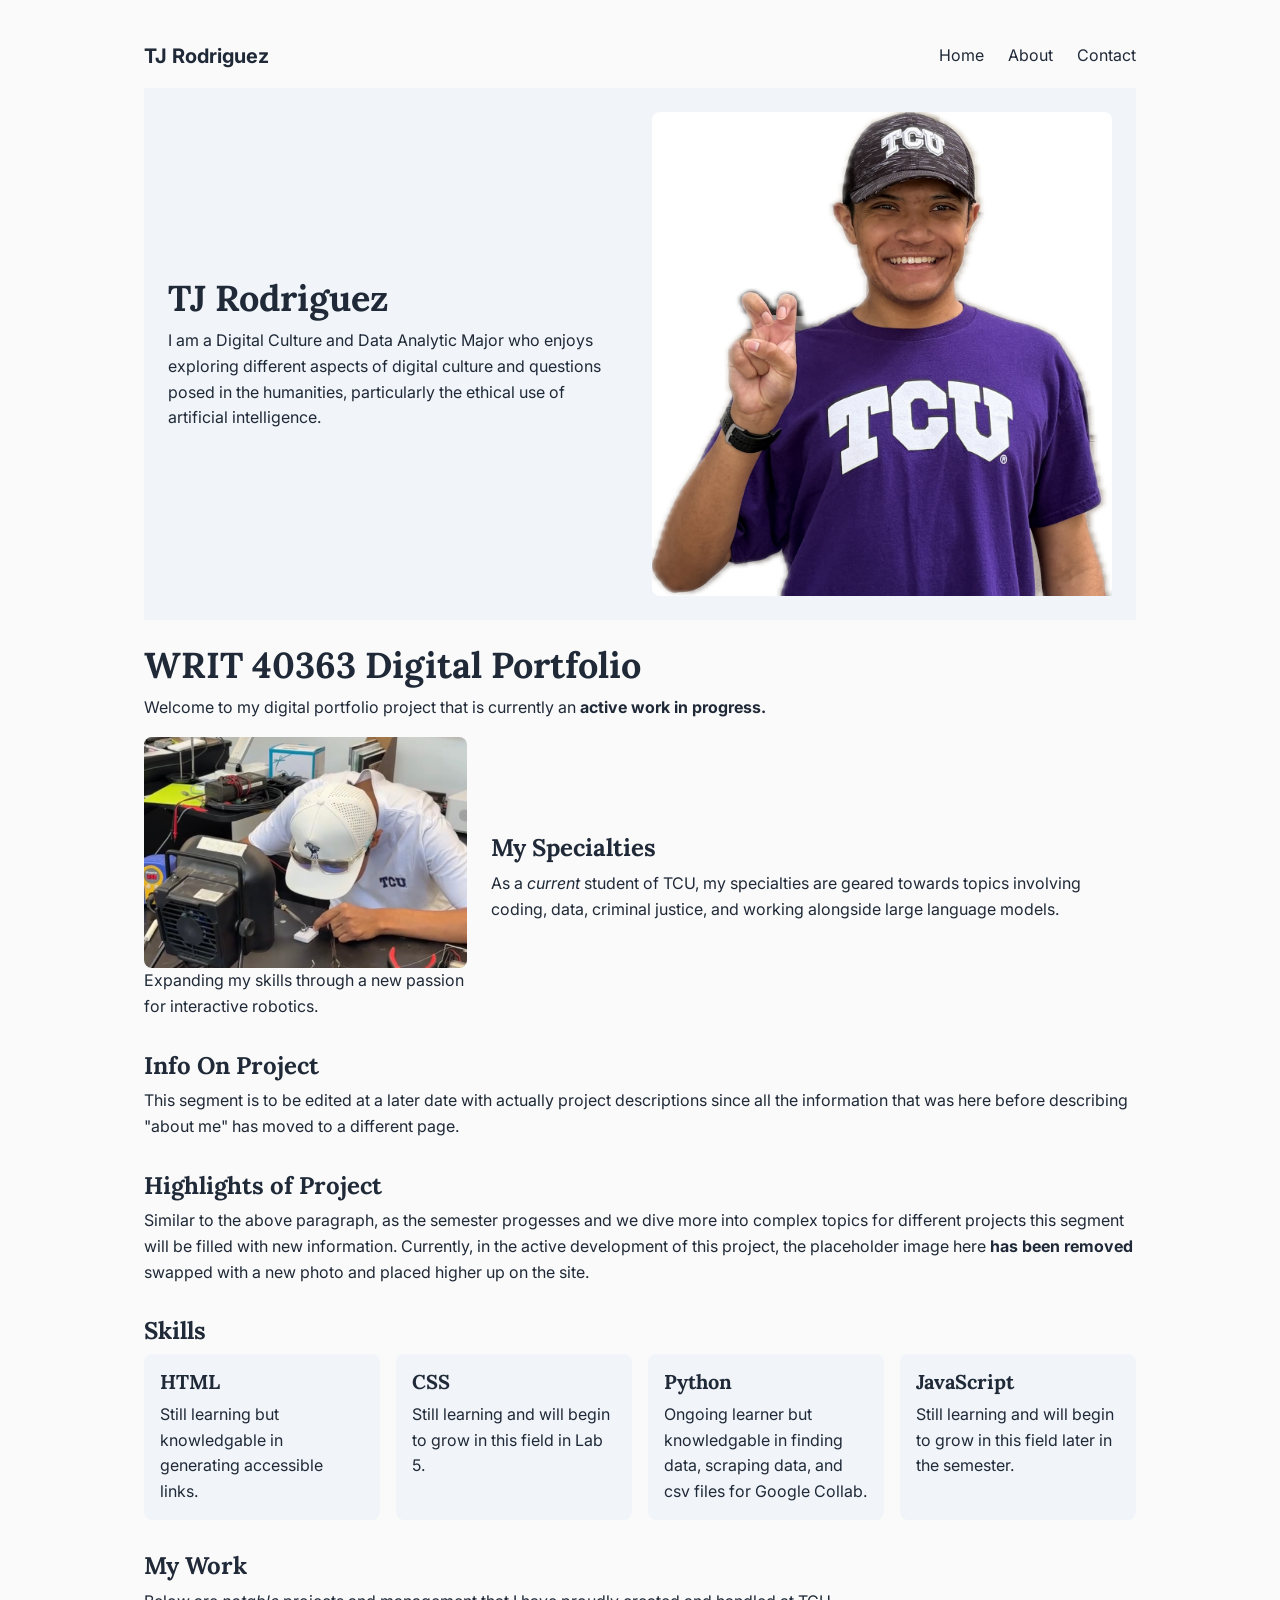
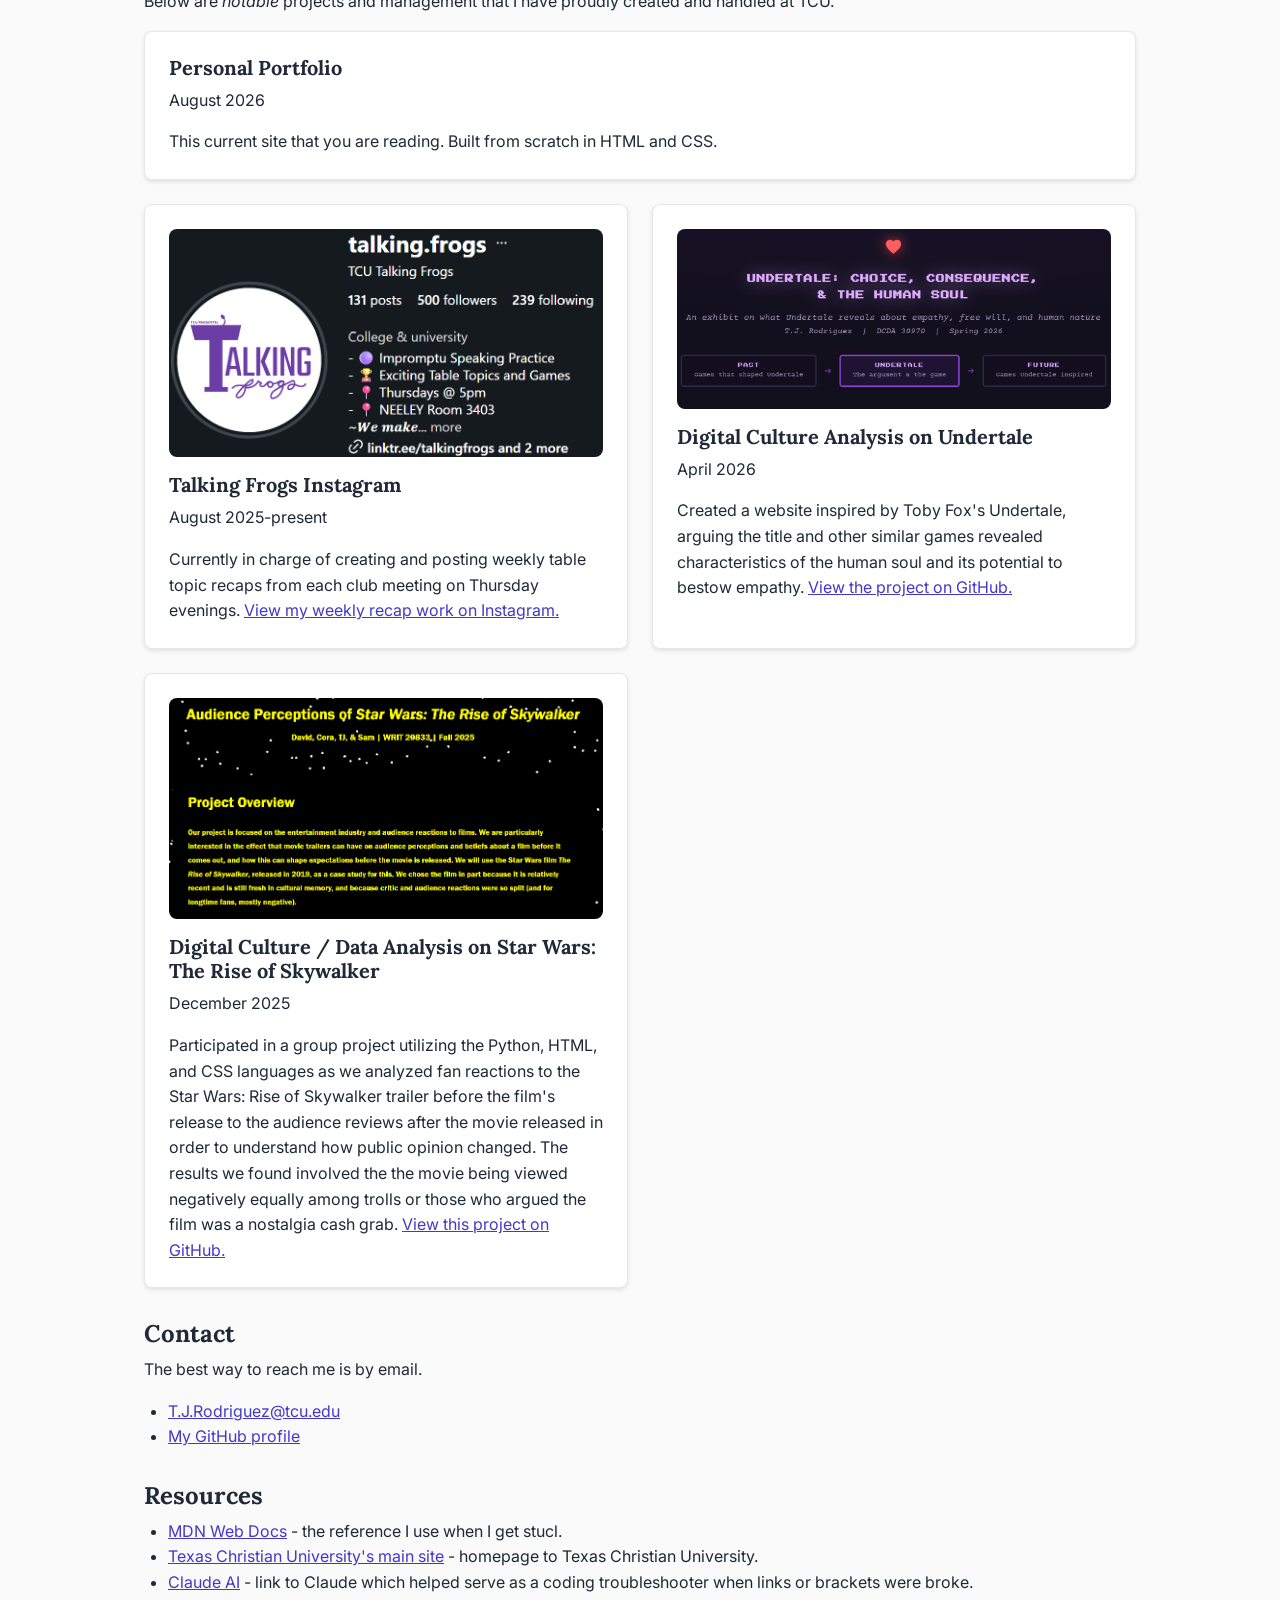
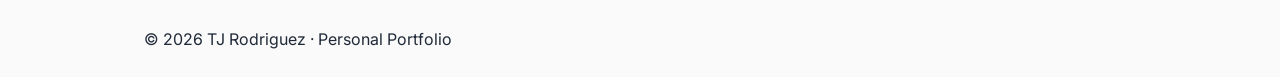
==== index.html @ dce6dc8e "Markup Service Lab 10.5 Update Ran my files through the markup service lab and needed to change a fe" ====
<!DOCTYPE html>
<html lang="en">

<head>
    <meta charset="UTF-8">
    <meta name="viewport" content="width=device-width, initial-scale=1.0">
    <title>Portfolio Home</title>
    <link rel="stylesheet" href="css/styles.css">
</head>

<body>


    <nav class="nav-container">
        <a href="index.html" class="logo">TJ Rodriguez</a>
        <div class="nav-links">
            <a href="index.html">Home</a>
            <a href="about.html">About</a>
            <a href="index.html#contact">Contact</a>
        </div>
    </nav>

    <header>
        <div class="header-text">
            <h1>TJ Rodriguez</h1>
            <p>I am a Digital Culture and Data Analytic Major who enjoys exploring different aspects of digital culture
                and questions posed in the humanities, particularly the ethical use of artificial intelligence.</p>
        </div>
        <div class="header-pic">
            <img src="images/school-spirit-pose-2026.PNG" alt="Photo of my TCU spirited character.">
        </div>
    </header>

    <h1>WRIT 40363 Digital Portfolio</h1>
    <p>Welcome to my digital portfolio project that is currently an <strong>active work in progress.</strong></p>

    <main>
        <section class="about">
            <figure class="about-image">
                <img src="images/robotics-work-station.jpg" alt="A workdesk featuring me using a soldering iron.">
                <figcaption>Expanding my skills through a new passion for interactive robotics.</figcaption>
            </figure>
            <div class="about-text">
                <h2 id="about">My Specialties</h2>
                <p>As a <em>current</em> student of TCU, my specialties are geared towards topics involving coding,
                    data, criminal justice, and working alongside large language models.</p>
            </div>
        </section>

        <section>
            <h2>Info On Project</h2>
            <p>This segment is to be edited at a later date with actually project descriptions since all the information
                that was here before describing "about me" has moved to a different page.</p>
        </section>

        <section>
            <h2>Highlights of Project</h2>
            <p>Similar to the above paragraph, as the semester progesses and we dive more into complex topics for
                different projects this segment will be filled with new information. Currently, in the active
                development of this project, the placeholder image here <strong>has been removed</strong> swapped with a
                new photo and placed higher up on the site.</p>
        </section>

        <section id="skills">
            <h2>Skills</h2>
            <ul class="skills-grid">
                <li class="skill-card">
                    <h3>HTML</h3>
                    <p>Still learning but knowledgable in generating accessible links.</p>
                </li>
                <li class="skill-card">
                    <h3>CSS</h3>
                    <p>Still learning and will begin to grow in this field in Lab 5.</p>
                </li>
                <li class="skill-card">
                    <h3>Python</h3>
                    <p>Ongoing learner but knowledgable in finding data, scraping data, and csv files for Google Collab.
                    </p>
                </li>
                <li class="skill-card">
                    <h3>JavaScript</h3>
                    <p>Still learning and will begin to grow in this field later in the semester.</p>
                </li>
            </ul>
        </section>

        <section id="projects">
            <h2>My Work</h2>
             <p>Below are <em>notable</em> projects and management that I have proudly created and handled at TCU.</p>
            <ul class="project-list">
                <li class="project-card featured">
                    <h3>Personal Portfolio</h3>
                    <p><time datetime="2026-08">August 2026</time></p>
                    <p>This current site that you are reading. Built from scratch in HTML and CSS.</p>
                </li>
                <li class="project-card">
                    <img src="images/talking-frogs-insta-snap.png" alt="Screenshot of Talking Frogs' Instagram page.">
                    <h3>Talking Frogs Instagram</h3>
                    <p><time datetime="2025-08">August 2025-present</time></p>
                    <p>Currently in charge of creating and posting weekly table topic recaps from each club meeting on Thursday evenings. <a href="https://www.instagram.com/talking.frogs?utm_source=ig_web_button_share_sheet&stkn=ZDNlZDc0MzIxNw==" target="_blank" 
                        rel="noopener">View my weekly recap work on Instagram.</a></p>
                </li>
                <li class="project-card">
                    <img src="images/undertale-project.png" alt="Screenshot of the homepage for my Undertale web project with a dark purple background and text.">
                    <h3>Digital Culture Analysis on Undertale</h3>
                    <p><time datetime="2026-04">April 2026</time></p>
                    <p>Created a website inspired by Toby Fox's Undertale, arguing the title and other similar games
                        revealed characteristics of the human soul and its potential to bestow empathy. <a
                            href="https://tjrod28.github.io/undertale_final_exhibit_project/" target="_blank"
                            rel="noopener">View the project on GitHub.</a></p>
                </li>
                <li class="project-card">
                    <img src="images/star-wars-ros-project.png" alt="Screenshot of the homepage for Star Wars group project with space themed text.">
                    <h3>Digital Culture / Data Analysis on Star Wars: The Rise of Skywalker</h3>
                    <p><time datetime="2025-12">December 2025</time></p>
                    <p>Participated in a group project utilizing the Python, HTML, and CSS languages as we analyzed fan
                        reactions to the Star Wars: Rise of Skywalker trailer before the film's release to the audience
                        reviews after the movie released in order to understand how public opinion changed. The results
                        we found involved the the movie being viewed negatively equally among trolls or those who argued
                        the film was a nostalgia cash grab. <a href="https://coravany04.github.io/coding-project/"
                            target="_blank" rel="noopener">View this project on GitHub.</a></p>
                </li>
            </ul>
        </section>

        <section id="contact">
            <h2>Contact</h2>
            <p>The best way to reach me is by email.</p>
            <ul>
                <li><a href="mailto:T.J.Rodriguez@tcu.edu">T.J.Rodriguez@tcu.edu</a></li>
                <li><a href="https://github.com/TJRod28" target="_blank" rel="noopener">My GitHub profile</a></li>
            </ul>
        </section>

    </main>

    <aside id="resources">
        <h2>Resources</h2>
        <ul>
            <li><a href="https://developer.mozilla.org/" target="_blank" rel="noopener">MDN Web Docs</a> - the reference
                I use when I get stucl.</li>
            <li><a href="https://www.tcu.edu/" target="_blank" rel="noopener">Texas Christian University's main site</a>
                - homepage to Texas Christian University.</li>
            <li><a href="https://claude.ai/" target="_blank" rel="noopener">Claude AI</a> - link to Claude which helped
                serve as a coding troubleshooter when links or brackets were broke.</li>
        </ul>
    </aside>

    <footer>
        <p>&copy; 2026 TJ Rodriguez &middot; Personal Portfolio</p>
    </footer>

</body>

</html>
---- css/styles.css ----
@import url('https://fonts.googleapis.com/css2?family=Inter:wght@400;600&family=Lora:wght@400;700&display=swap');

/* ==========================
   1. RESET
   ========================== */
*,
*::before,
*::after {
    box-sizing: border-box;
    margin: 0;
    padding: 0;
}

img {
    max-width: 100%;
    height: auto;
    display: block;
}

/* ==========================
   2. DESIGN TOKENS
   ========================== */
   
   :root {
    /* Color */
    --color-bg: #fafafa;
    --color-surface: #ffffff;
    --color-text: #1f2937;
    --color-muted: #4b5563;
    --color-accent: #4338ca;

    /* Spacing - a modular scale */
    --space-sm: 0.5rem;
    --space-md: 1rem;
    --space-lg: 1.5rem;
    --space-xl: 2rem;

    /* Typography */
    --text-base: 1rem;
    --text-h3: 1.25rem;
    --text-h2: 1.5rem;
    --text-h1: 2.25rem;
    --leading-body: 1.6;
    --leading-heading: 1.2;

    /* Layout */
    --page-width: 64rem;
    --reading-width: 70ch;

    /* existing tokens */
    --font-stack: 'Inter', system-ui, -apple-system, sans-serif;
    --font-serif: 'Lora', Georgia, serif;
    --color-surface-alt: #f1f5f9;
    --radius-md: 8px;
    --color-border: #e5e7eb;
    --shadow-sm: 0 2px 4px rgba(0, 0, 0, 0.1);
}

/* ==========================
   3. BASE ELEMENT STYLES
   ========================== */
   
   body {
    font-family: var(--font-stack);
    /* existing Lab 05 declarations */
    background-color: var(--color-bg);
    color: var(--color-text);
    font-size: var(--text-base);
    line-height: var(--leading-body);
   }

   h1 { font-size: var(--text-h1); line-height: var(--leading-heading); }
   h2 { font-size: var(--text-h2); line-height: var(--leading-heading); }
   h3 { font-size: var(--text-h3); line-height: var(--leading-heading); }

   h1, h2, h3 { font-family: var(--font-serif);
      line-height: var(--leading-heading);
      margin-bottom: var(--space-sm); }

   p { margin-bottom: var(--space-md); }
   p:last-child { margin-bottom: 0; }

   a { color: var(--color-accent); }
   ul { padding-left: var(--space-lg); }

   a:focus-visible {
    outline: 2px solid var(--color-accent);
    outline-offset: 2px;
}
/* ==========================
   4. LAYOUT
   Breakpoints used in this file:
     768px  — tablet and larger
   (CSS variables cannot be used inside @media conditions,
    so breakpoints are documented here instead of tokenized.)
   ========================== */
   
   body {
    max-width: var(--page-width);
    margin: 0 auto;
    padding: var(--space-lg) var(--space-md);
   }

   header {
      display: flex;
      align-items: center;
      gap: var(--space-lg);
      padding: var(--space-lg);
      background-color: var(--color-surface-alt);
      margin-bottom: var(--space-lg);
      flex-wrap: wrap;
   }
   .header-text { flex: 1; min-width: 16rem; }
   .header-pic {
      flex: 1;
      background-color: var(--color-surface);
      min-height: 18rem;
      border-radius: var(--radius-md);
      display: flex;
      align-items: center;
      justify-content: center;
      color: var(--color-muted);
      min-width: 16rem;
   }

   nav {
      padding: var(--space-md) 0;
   }
   nav a {
    color: var(--color-text);
    text-decoration: none;
    transition: color 0.2s;
}
   nav a:hover { color: var(--color-accent); }

   section, aside { margin-bottom: var(--space-xl); }

   .skills-grid {
    list-style: none;
    padding-left: 0;
    display: grid;
    grid-template-columns: repeat(auto-fit, minmax(12rem, 1fr));
    gap: var(--space-md);
}
.skill-card {
    padding: var(--space-md);
    background-color: var(--color-surface-alt);
    border-radius: var(--radius-md);
}

.about {
   display: flex;
   flex-wrap: wrap;
   align-items: center;
   gap: var(--space-lg);
}
.about-image { flex: 1; min-width: 16rem; }
.about-image img { width: 100%; border-radius: var(--radius-md); }
.about-text { flex: 2; min-width: 16rem; max-width: var(--reading-width); }

   .project-list {
    list-style: none;
    padding-left: 0;
    display: grid;
    grid-template-columns: 1fr;
    gap: var(--space-lg);
}
@media (min-width: 768px) {
    .project-list { grid-template-columns: 1fr 1fr; }
    .project-card.featured { grid-column: span 2; }
}
   .project-card {
      padding: var(--space-lg);
      background-color: var(--color-surface);
      border: 1px solid var(--color-border);
      border-radius: var(--radius-md);
      box-shadow: var(--shadow-sm);
   }

/* ==========================
   New code that works with shaping images in project boxes
   ========================== */
   .project-card img {
      width: 100%;
      height: auto;
      border-radius: var(--radius-md);
      margin-bottom: var(--space-md);
   }

.nav-container {
   display: flex;
   justify-content: space-between;
   align-items: center;
   flex-wrap: wrap;
   gap: var(--space-md);
}
.nav-links { display: flex; gap: var(--space-lg); }
.logo {
   font-size: var(--text-h3);
   font-weight: bold;
   color: var(--color-text);
   text-decoration: none;
}
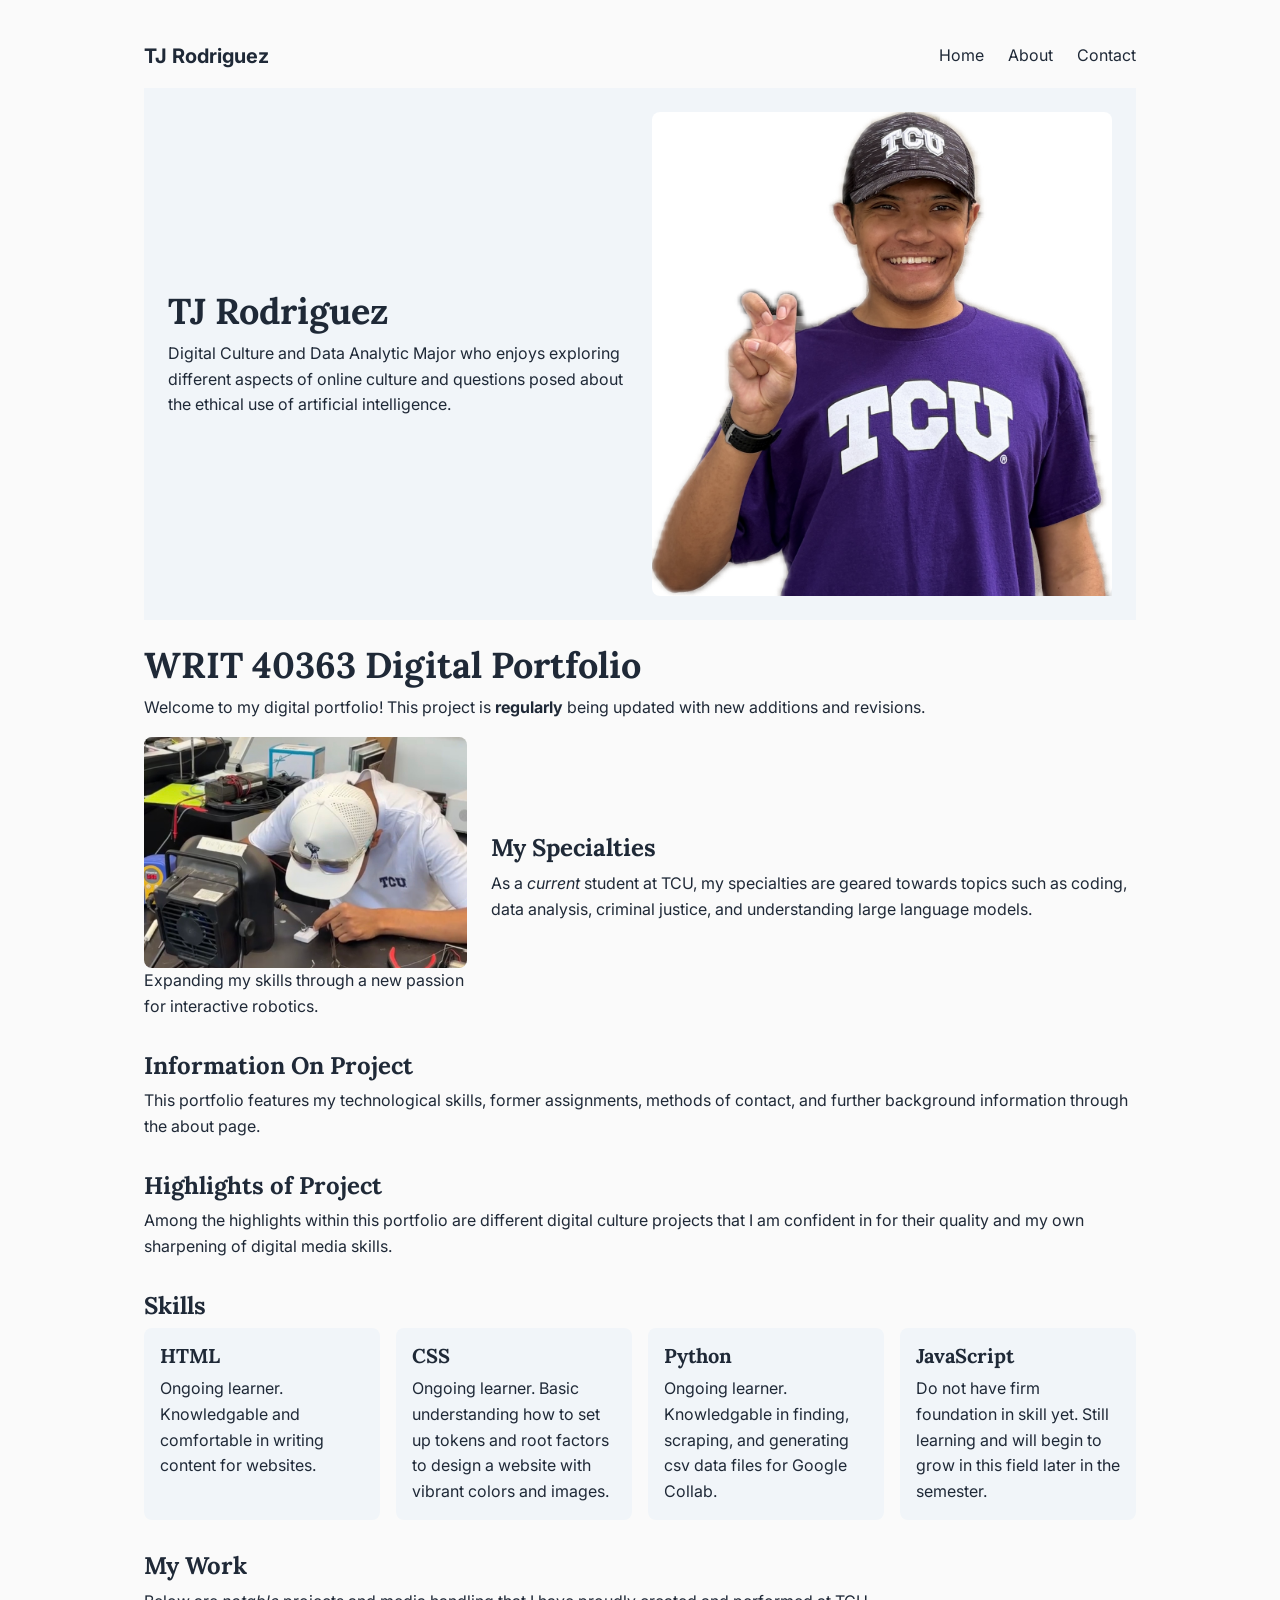
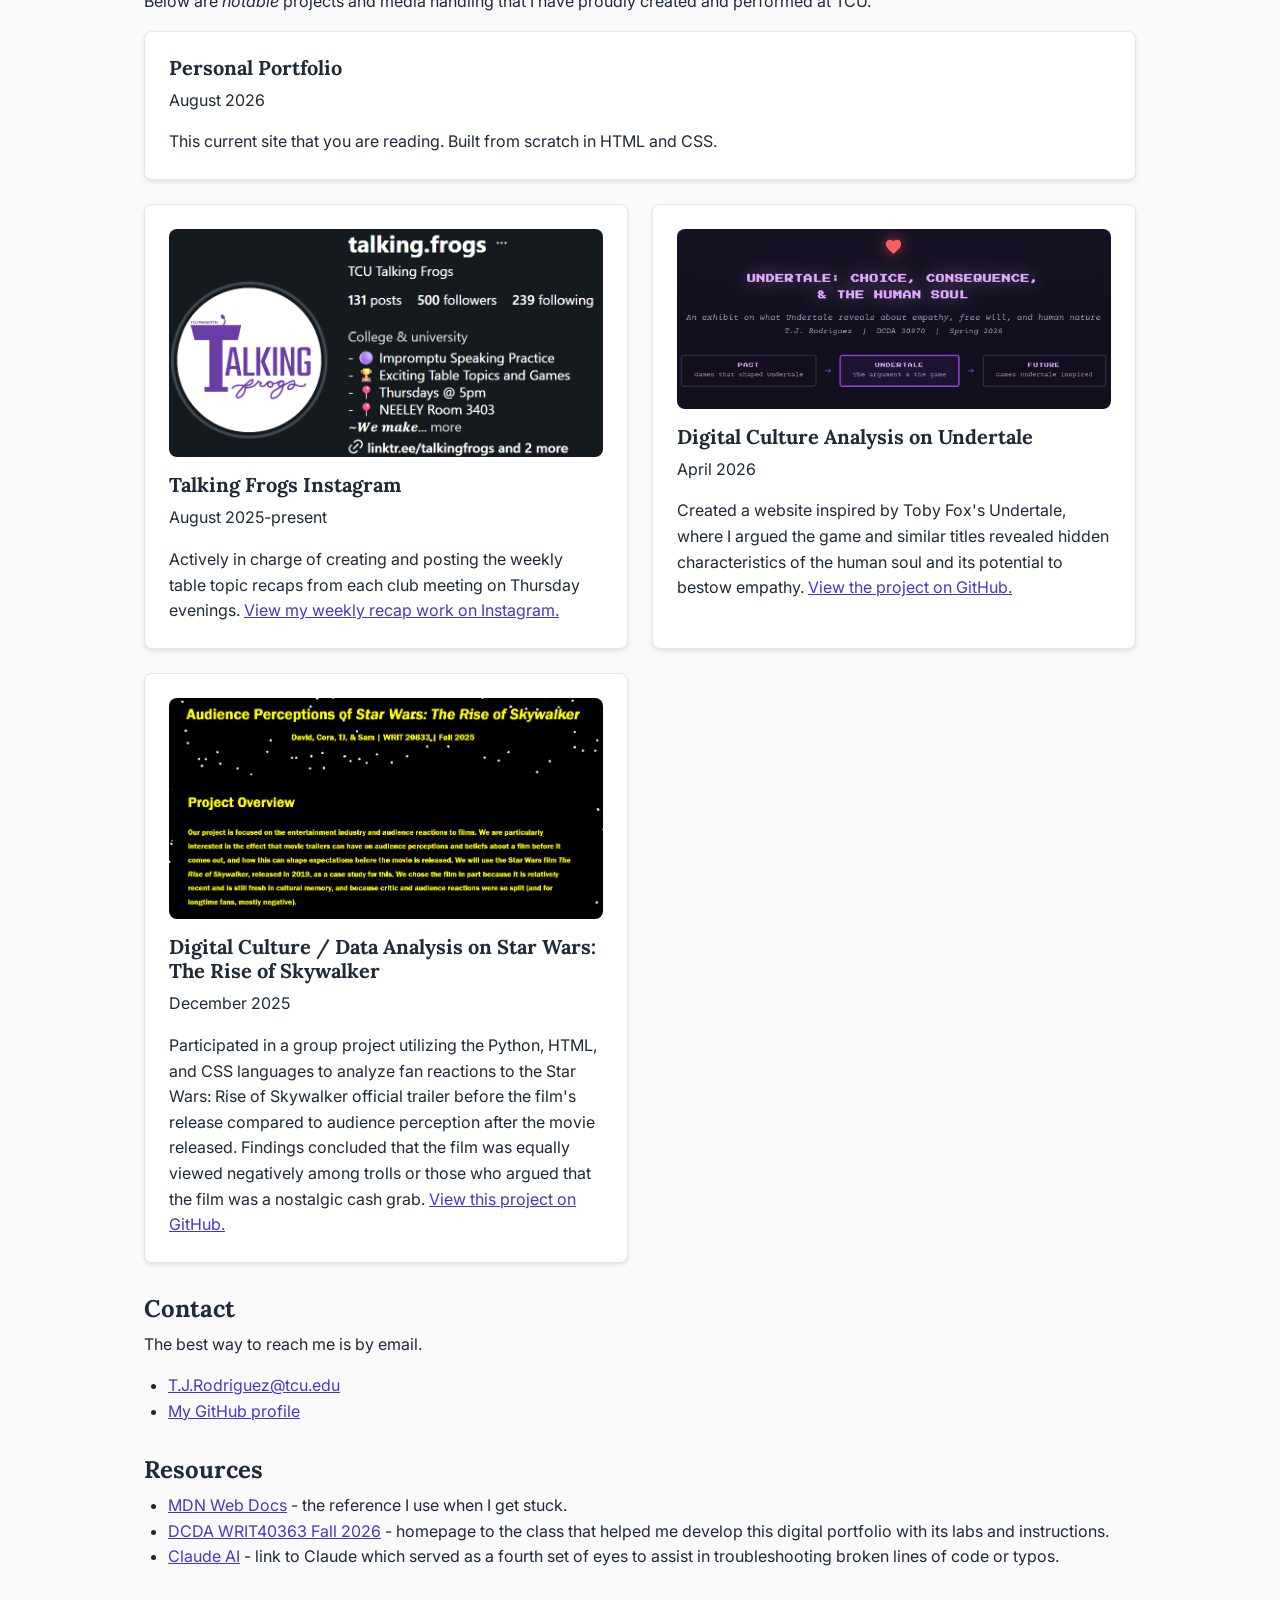
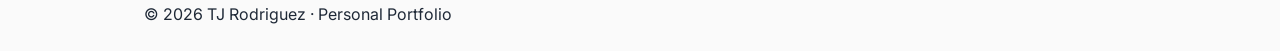
==== commit de594eda: "Project 1 Submission Edits Revised most of the live website for grammar and spelling issues before s" ====
--- a/index.html
+++ b/index.html
@@ -23,8 +23,7 @@
     <header>
         <div class="header-text">
             <h1>TJ Rodriguez</h1>
-            <p>I am a Digital Culture and Data Analytic Major who enjoys exploring different aspects of digital culture
-                and questions posed in the humanities, particularly the ethical use of artificial intelligence.</p>
+            <p>Digital Culture and Data Analytic Major who enjoys exploring different aspects of online culture and questions posed about the ethical use of artificial intelligence.</p>
         </div>
         <div class="header-pic">
             <img src="images/school-spirit-pose-2026.PNG" alt="Photo of my TCU spirited character.">
@@ -32,7 +31,7 @@
     </header>
 
     <h1>WRIT 40363 Digital Portfolio</h1>
-    <p>Welcome to my digital portfolio project that is currently an <strong>active work in progress.</strong></p>
+    <p>Welcome to my digital portfolio! This project is <strong>regularly</strong> being updated with new additions and revisions.</p>
 
     <main>
         <section class="about">
@@ -42,23 +41,18 @@
             </figure>
             <div class="about-text">
                 <h2 id="about">My Specialties</h2>
-                <p>As a <em>current</em> student of TCU, my specialties are geared towards topics involving coding,
-                    data, criminal justice, and working alongside large language models.</p>
+                <p>As a <em>current</em> student at TCU, my specialties are geared towards topics such as coding, data analysis, criminal justice, and understanding large language models.</p>
             </div>
         </section>
 
         <section>
-            <h2>Info On Project</h2>
-            <p>This segment is to be edited at a later date with actually project descriptions since all the information
-                that was here before describing "about me" has moved to a different page.</p>
+            <h2>Information On Project</h2>
+            <p>This portfolio features my technological skills, former assignments, methods of contact, and further background information through the about page.</p>
         </section>
 
         <section>
             <h2>Highlights of Project</h2>
-            <p>Similar to the above paragraph, as the semester progesses and we dive more into complex topics for
-                different projects this segment will be filled with new information. Currently, in the active
-                development of this project, the placeholder image here <strong>has been removed</strong> swapped with a
-                new photo and placed higher up on the site.</p>
+            <p>Among the highlights within this portfolio are different digital culture projects that I am confident in for their quality and my own sharpening of digital media skills.</p>
         </section>
 
         <section id="skills">
@@ -66,27 +60,27 @@
             <ul class="skills-grid">
                 <li class="skill-card">
                     <h3>HTML</h3>
-                    <p>Still learning but knowledgable in generating accessible links.</p>
+                    <p>Ongoing learner. Knowledgable and comfortable in writing content for websites.</p>
                 </li>
                 <li class="skill-card">
                     <h3>CSS</h3>
-                    <p>Still learning and will begin to grow in this field in Lab 5.</p>
+                    <p>Ongoing learner. Basic understanding how to set up tokens and root factors to design a website with vibrant colors and images.</p>
                 </li>
                 <li class="skill-card">
                     <h3>Python</h3>
-                    <p>Ongoing learner but knowledgable in finding data, scraping data, and csv files for Google Collab.
+                    <p>Ongoing learner. Knowledgable in finding, scraping, and generating csv data files for Google Collab.
                     </p>
                 </li>
                 <li class="skill-card">
                     <h3>JavaScript</h3>
-                    <p>Still learning and will begin to grow in this field later in the semester.</p>
+                    <p> Do not have firm foundation in skill yet. Still learning and will begin to grow in this field later in the semester.</p>
                 </li>
             </ul>
         </section>
 
         <section id="projects">
             <h2>My Work</h2>
-             <p>Below are <em>notable</em> projects and management that I have proudly created and handled at TCU.</p>
+             <p>Below are <em>notable</em> projects and media handling that I have proudly created and performed at TCU.</p>
             <ul class="project-list">
                 <li class="project-card featured">
                     <h3>Personal Portfolio</h3>
@@ -97,15 +91,15 @@
                     <img src="images/talking-frogs-insta-snap.png" alt="Screenshot of Talking Frogs' Instagram page.">
                     <h3>Talking Frogs Instagram</h3>
                     <p><time datetime="2025-08">August 2025-present</time></p>
-                    <p>Currently in charge of creating and posting weekly table topic recaps from each club meeting on Thursday evenings. <a href="https://www.instagram.com/talking.frogs?utm_source=ig_web_button_share_sheet&stkn=ZDNlZDc0MzIxNw==" target="_blank" 
+                    <p>Actively in charge of creating and posting the weekly table topic recaps from each club meeting on Thursday evenings. <a href="https://www.instagram.com/talking.frogs?utm_source=ig_web_button_share_sheet&stkn=ZDNlZDc0MzIxNw==" target="_blank" 
                         rel="noopener">View my weekly recap work on Instagram.</a></p>
                 </li>
                 <li class="project-card">
                     <img src="images/undertale-project.png" alt="Screenshot of the homepage for my Undertale web project with a dark purple background and text.">
                     <h3>Digital Culture Analysis on Undertale</h3>
                     <p><time datetime="2026-04">April 2026</time></p>
-                    <p>Created a website inspired by Toby Fox's Undertale, arguing the title and other similar games
-                        revealed characteristics of the human soul and its potential to bestow empathy. <a
+                    <p>Created a website inspired by Toby Fox's Undertale, where I argued the game and similar titles
+                        revealed hidden characteristics of the human soul and its potential to bestow empathy. <a
                             href="https://tjrod28.github.io/undertale_final_exhibit_project/" target="_blank"
                             rel="noopener">View the project on GitHub.</a></p>
                 </li>
@@ -113,11 +107,10 @@
                     <img src="images/star-wars-ros-project.png" alt="Screenshot of the homepage for Star Wars group project with space themed text.">
                     <h3>Digital Culture / Data Analysis on Star Wars: The Rise of Skywalker</h3>
                     <p><time datetime="2025-12">December 2025</time></p>
-                    <p>Participated in a group project utilizing the Python, HTML, and CSS languages as we analyzed fan
-                        reactions to the Star Wars: Rise of Skywalker trailer before the film's release to the audience
-                        reviews after the movie released in order to understand how public opinion changed. The results
-                        we found involved the the movie being viewed negatively equally among trolls or those who argued
-                        the film was a nostalgia cash grab. <a href="https://coravany04.github.io/coding-project/"
+                    <p>Participated in a group project utilizing the Python, HTML, and CSS languages to analyze fan
+                        reactions to the Star Wars: Rise of Skywalker official trailer before the film's release compared to audience
+                        perception after the movie released. Findings concluded that the film was equally viewed negatively among trolls or those who argued that
+                        the film was a nostalgic cash grab. <a href="https://coravany04.github.io/coding-project/"
                             target="_blank" rel="noopener">View this project on GitHub.</a></p>
                 </li>
             </ul>
@@ -138,11 +131,10 @@
         <h2>Resources</h2>
         <ul>
             <li><a href="https://developer.mozilla.org/" target="_blank" rel="noopener">MDN Web Docs</a> - the reference
-                I use when I get stucl.</li>
-            <li><a href="https://www.tcu.edu/" target="_blank" rel="noopener">Texas Christian University's main site</a>
-                - homepage to Texas Christian University.</li>
-            <li><a href="https://claude.ai/" target="_blank" rel="noopener">Claude AI</a> - link to Claude which helped
-                serve as a coding troubleshooter when links or brackets were broke.</li>
+                I use when I get stuck.</li>
+            <li><a href="https://tcu-dcda.github.io/WRIT40363_2026/index.html" target="_blank" rel="noopener">DCDA WRIT40363 Fall 2026</a>
+                - homepage to the class that helped me develop this digital portfolio with its labs and instructions.</li>
+            <li><a href="https://claude.ai/" target="_blank" rel="noopener">Claude AI</a> - link to Claude which served as a fourth set of eyes to assist in troubleshooting broken lines of code or typos.</li>
         </ul>
     </aside>
 
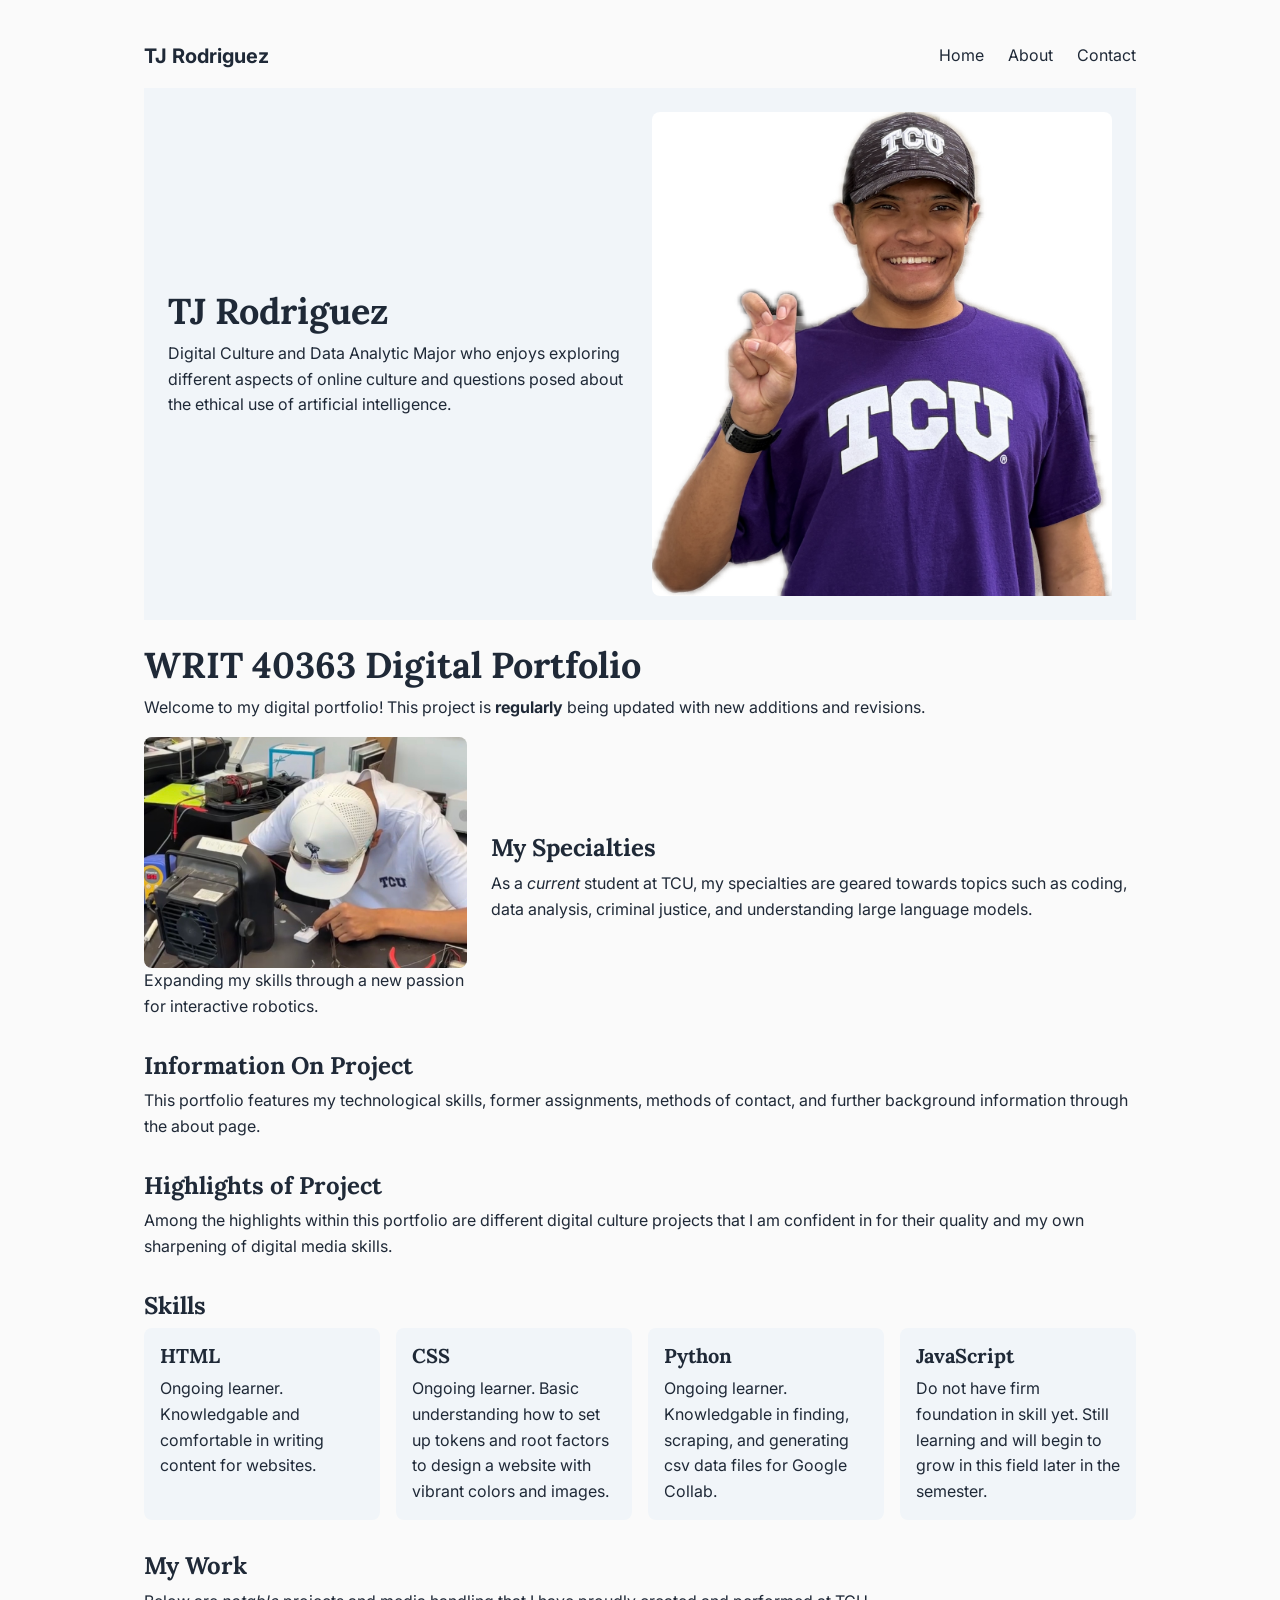
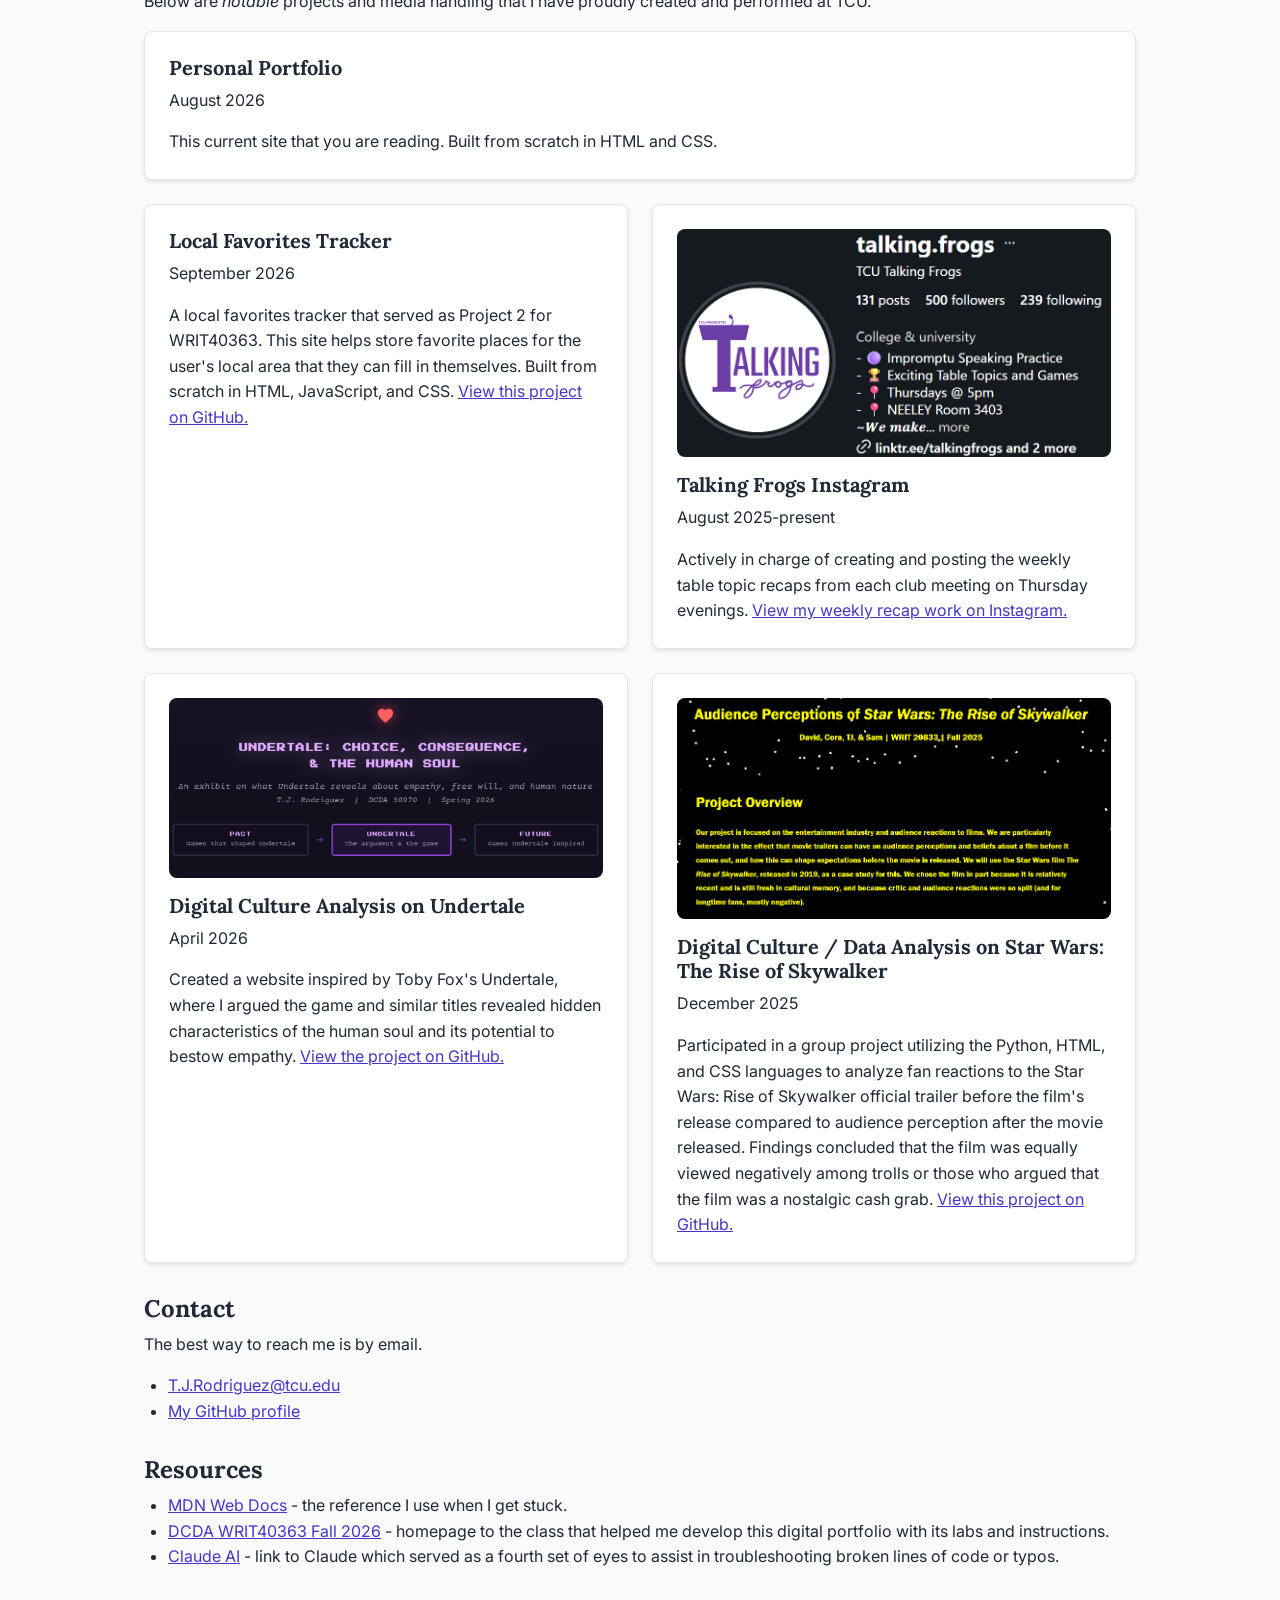
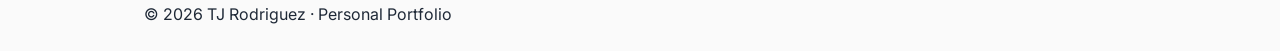
==== commit aca69bb3: "Local Favorites Project Addition Added Project 2 Local Favorites Tracker to my main Portfolio so I d" ====
--- a/index.html
+++ b/index.html
@@ -88,6 +88,11 @@
                     <p>This current site that you are reading. Built from scratch in HTML and CSS.</p>
                 </li>
                 <li class="project-card">
+                    <h3>Local Favorites Tracker</h3>
+                    <p><time datetime="2026-09">September 2026</time></p>
+                    <p>A local favorites tracker that served as Project 2 for WRIT40363. This site helps store favorite places for the user's local area that they can fill in themselves. Built from scratch in HTML, JavaScript, and CSS. <a href="https://tjrod28.github.io/local-favorites-tracker/" target="_blank" rel="noopener">View this project on GitHub.</a></p>
+                </li>
+                <li class="project-card">
                     <img src="images/talking-frogs-insta-snap.png" alt="Screenshot of Talking Frogs' Instagram page.">
                     <h3>Talking Frogs Instagram</h3>
                     <p><time datetime="2025-08">August 2025-present</time></p>
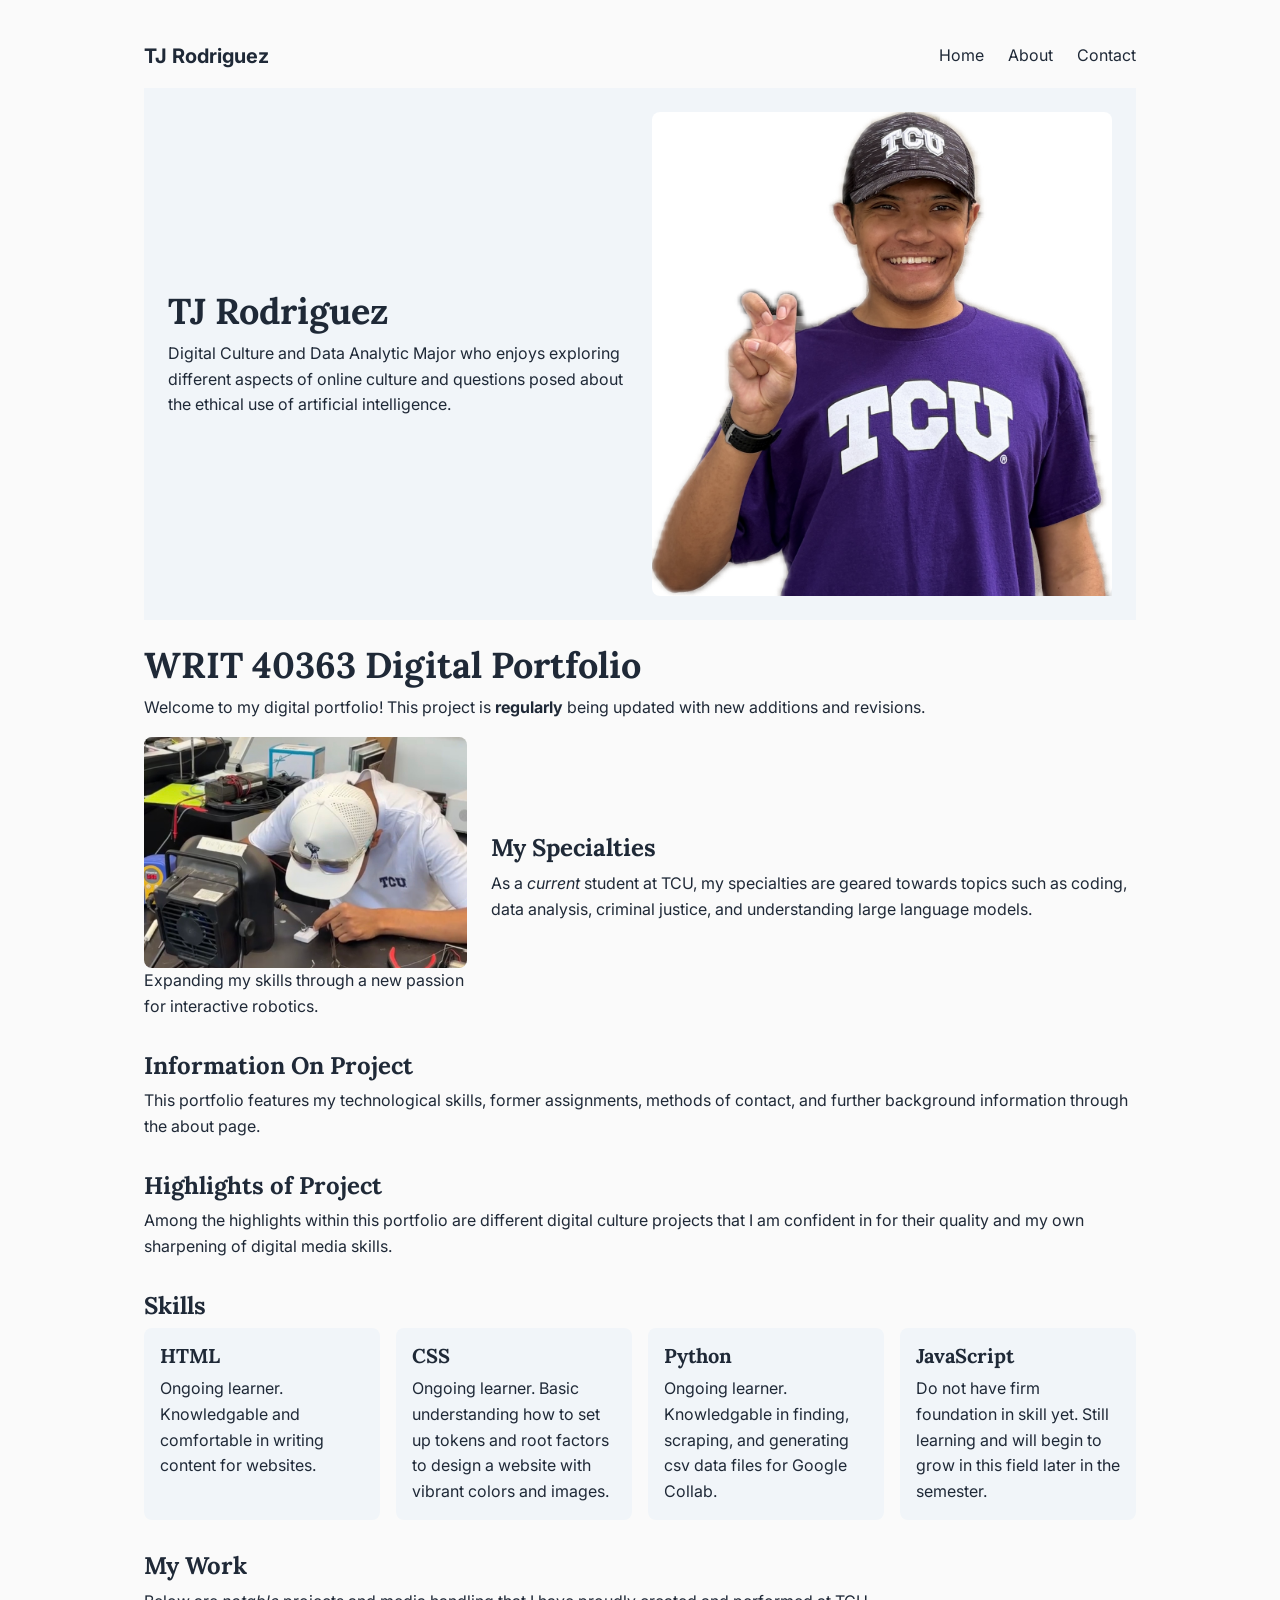
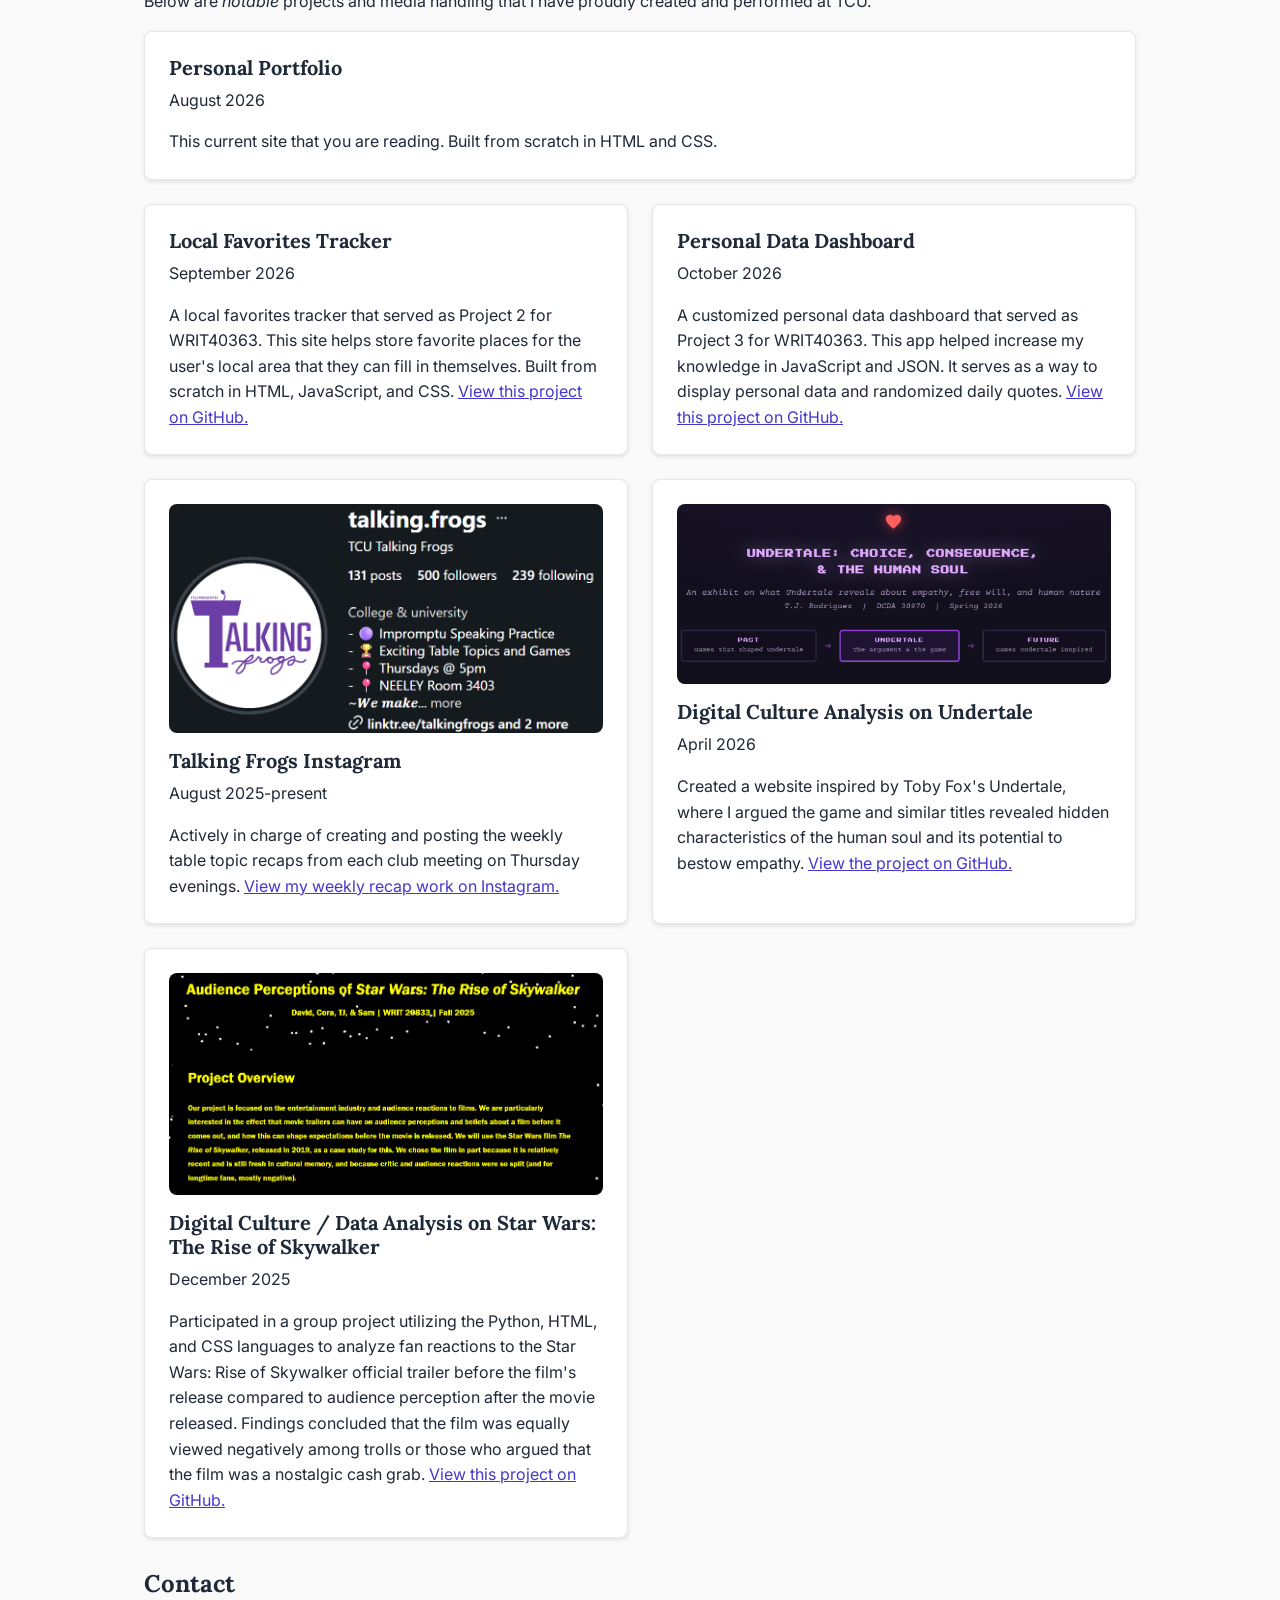
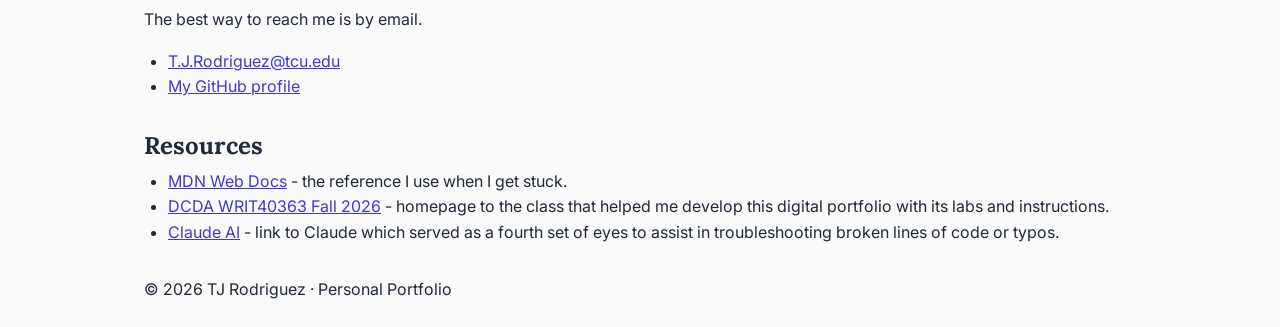
==== commit bd100ab8: "Inclusion of Project 3 In My Work Included a link and installment of Project 3 in my main portfolio." ====
--- a/index.html
+++ b/index.html
@@ -93,6 +93,11 @@
                     <p>A local favorites tracker that served as Project 2 for WRIT40363. This site helps store favorite places for the user's local area that they can fill in themselves. Built from scratch in HTML, JavaScript, and CSS. <a href="https://tjrod28.github.io/local-favorites-tracker/" target="_blank" rel="noopener">View this project on GitHub.</a></p>
                 </li>
                 <li class="project-card">
+                    <h3>Personal Data Dashboard</h3>
+                    <p><time datetime="2026-10">October 2026</time></p>
+                    <p>A customized personal data dashboard that served as Project 3 for WRIT40363. This app helped increase my knowledge in JavaScript and JSON. It serves as a way to display personal data and randomized daily quotes. <a href="https://tjrod28.github.io/dashboard/" target="_blank" rel="noopener">View this project on GitHub.</a></p>
+                </li>
+                <li class="project-card">
                     <img src="images/talking-frogs-insta-snap.png" alt="Screenshot of Talking Frogs' Instagram page.">
                     <h3>Talking Frogs Instagram</h3>
                     <p><time datetime="2025-08">August 2025-present</time></p>
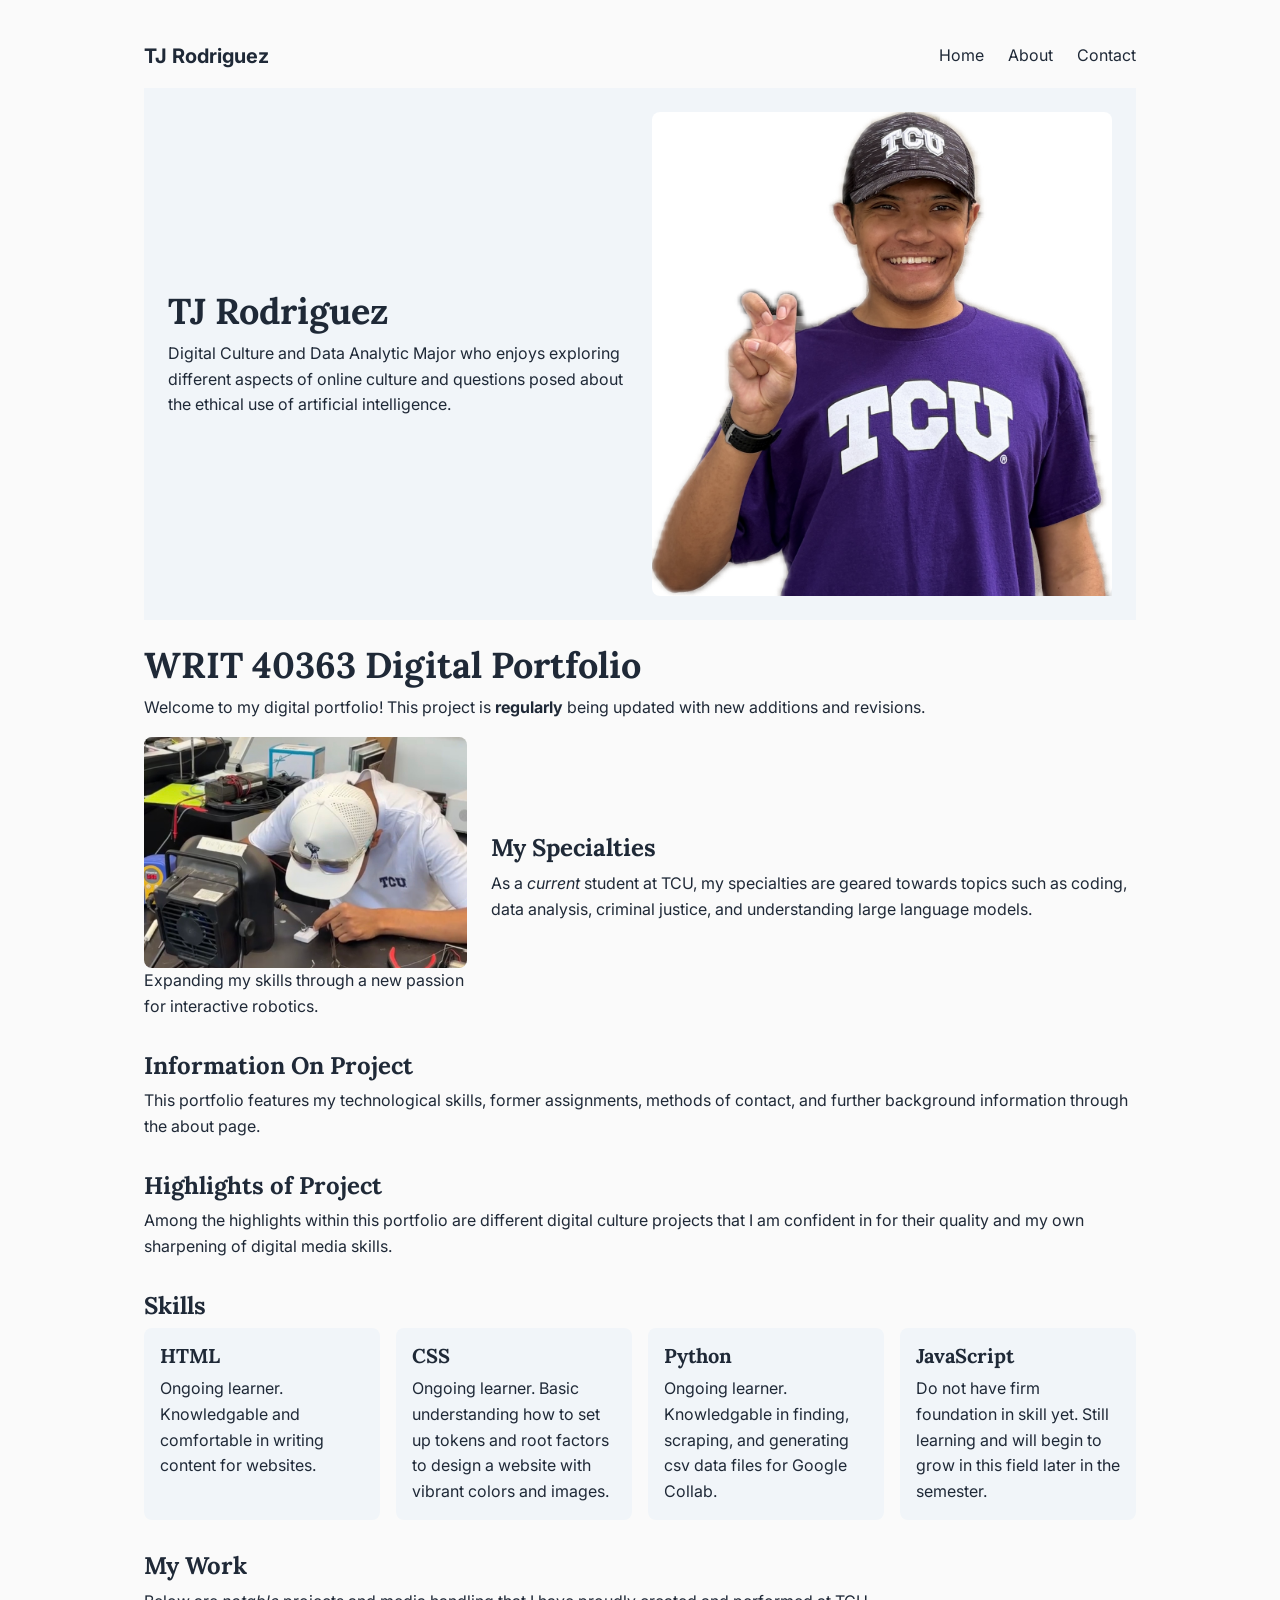
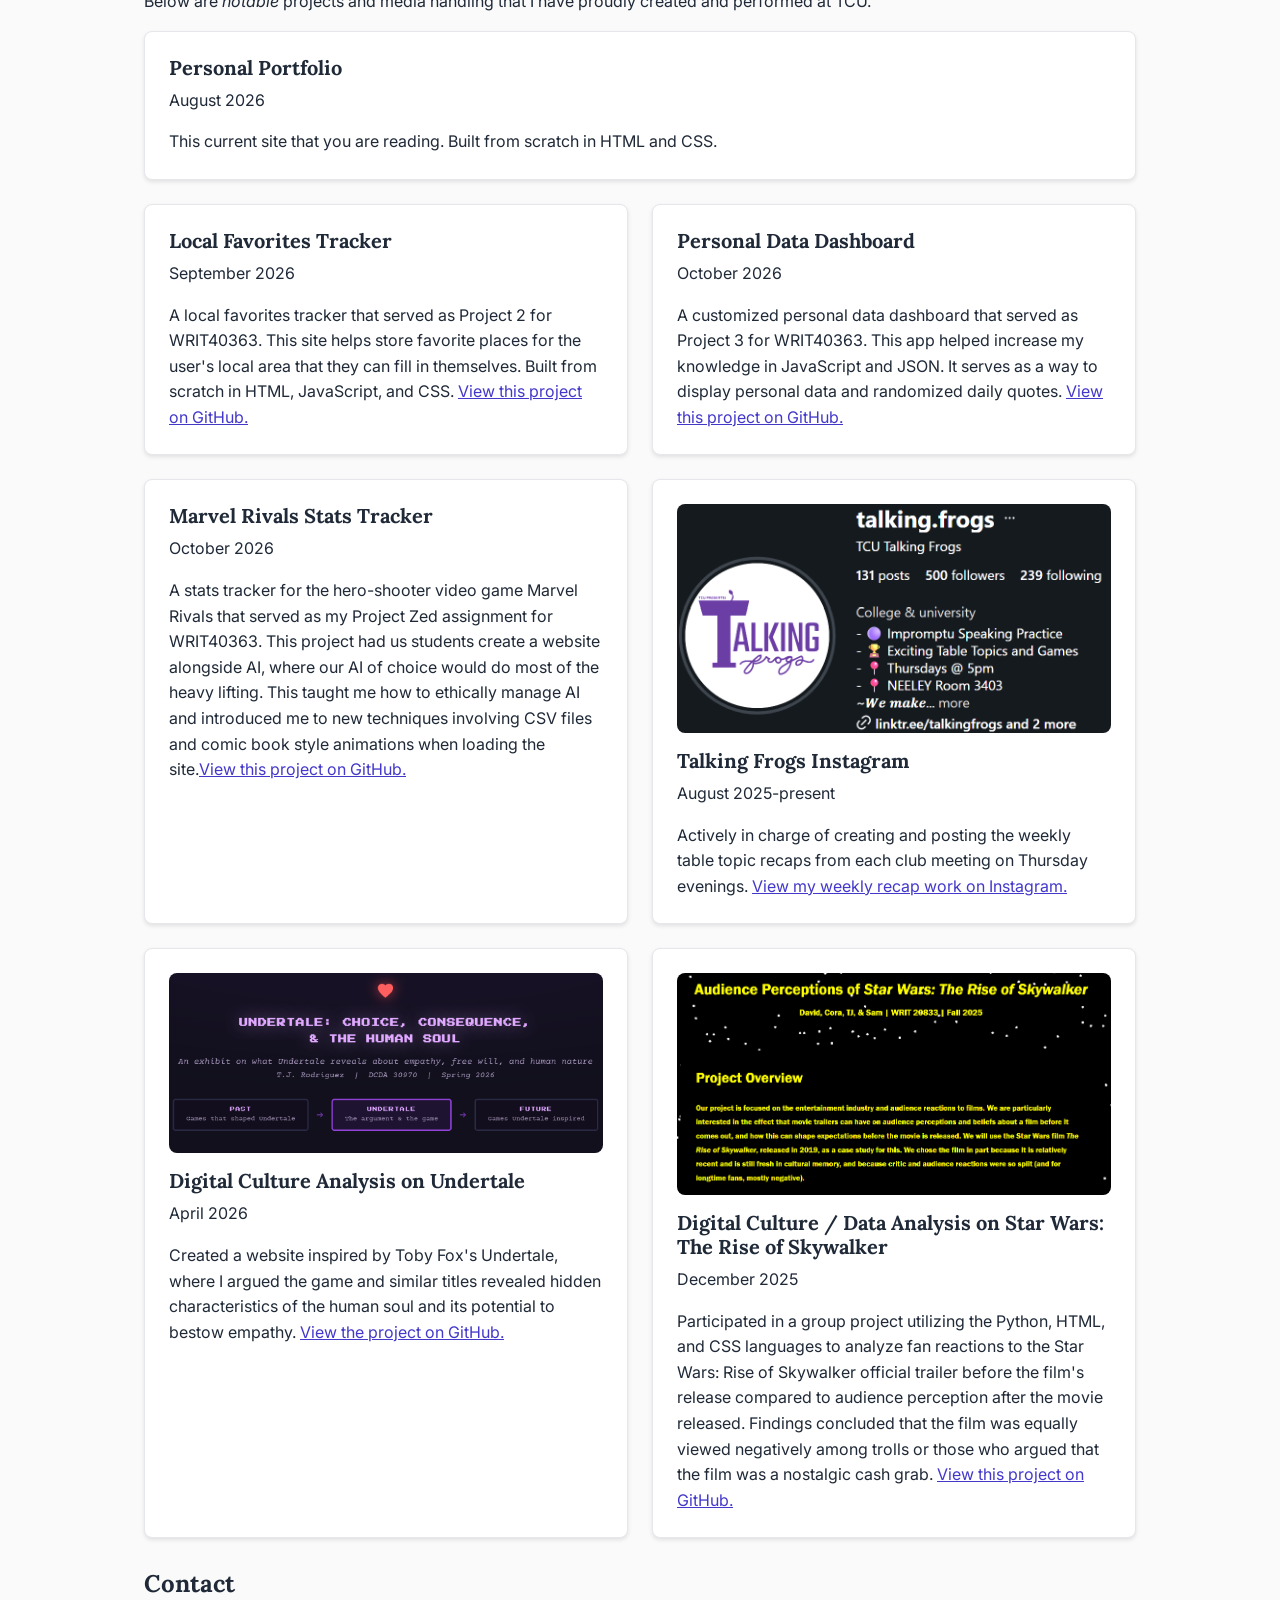
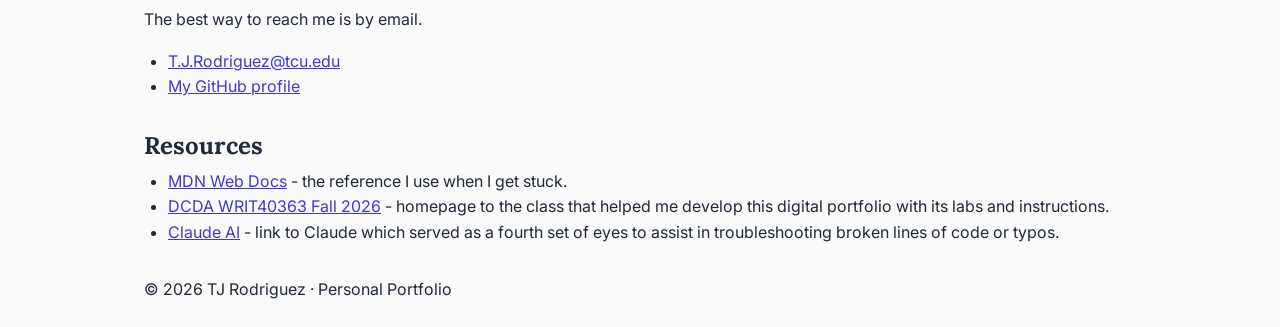
==== commit c0d2e39b: "Addition of Project Zed to my Project List Added the link for Project Zed in my portfolio list of pr" ====
--- a/index.html
+++ b/index.html
@@ -97,6 +97,11 @@
                     <p><time datetime="2026-10">October 2026</time></p>
                     <p>A customized personal data dashboard that served as Project 3 for WRIT40363. This app helped increase my knowledge in JavaScript and JSON. It serves as a way to display personal data and randomized daily quotes. <a href="https://tjrod28.github.io/dashboard/" target="_blank" rel="noopener">View this project on GitHub.</a></p>
                 </li>
+                 <li class="project-card">
+                    <h3>Marvel Rivals Stats Tracker</h3>
+                    <p><time datetime="2026-10">October 2026</time></p>
+                    <p>A stats tracker for the hero-shooter video game Marvel Rivals that served as my Project Zed assignment for WRIT40363. This project had us students create a website alongside AI, where our AI of choice would do most of the heavy lifting. This taught me how to ethically manage AI and introduced me to new techniques involving CSV files and comic book style animations when loading the site.<a href="https://tjrod28.github.io/zed/" target="_blank" rel="noopener">View this project on GitHub.</a></p>
+                </li>
                 <li class="project-card">
                     <img src="images/talking-frogs-insta-snap.png" alt="Screenshot of Talking Frogs' Instagram page.">
                     <h3>Talking Frogs Instagram</h3>
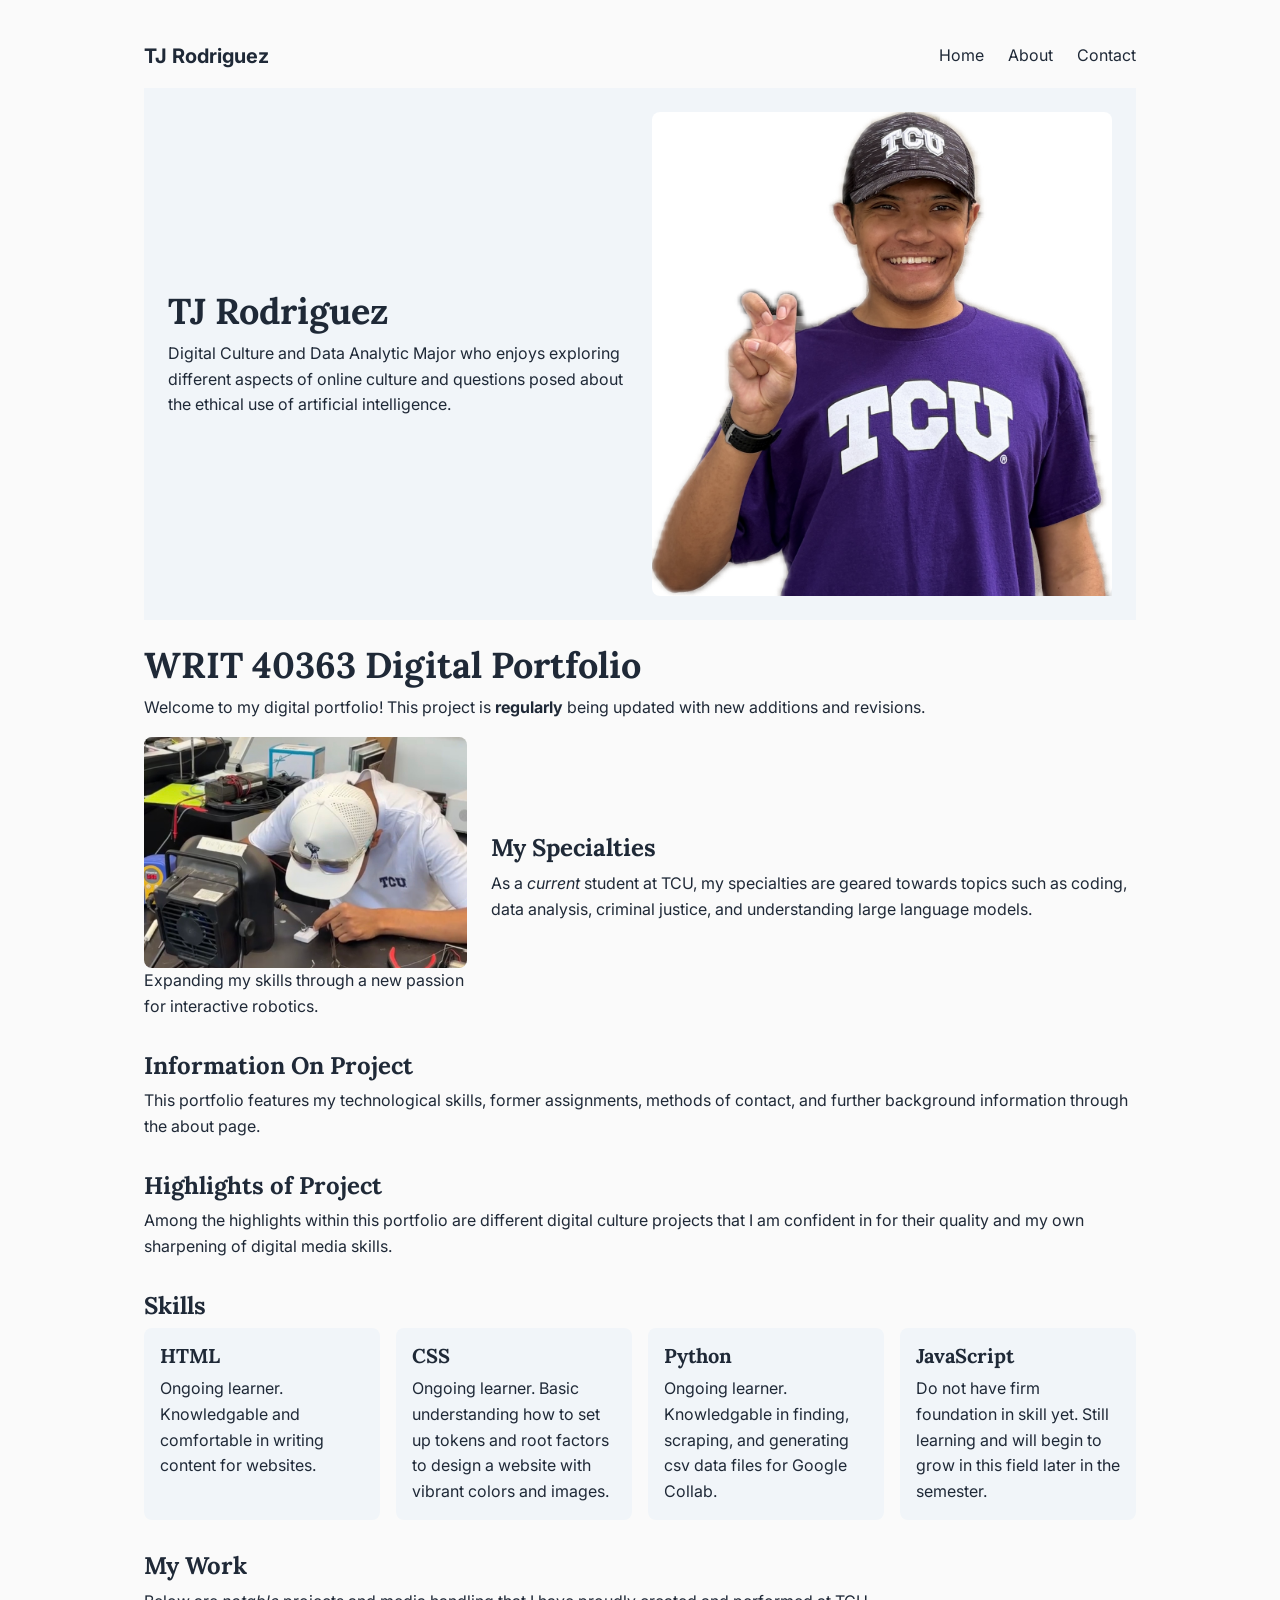
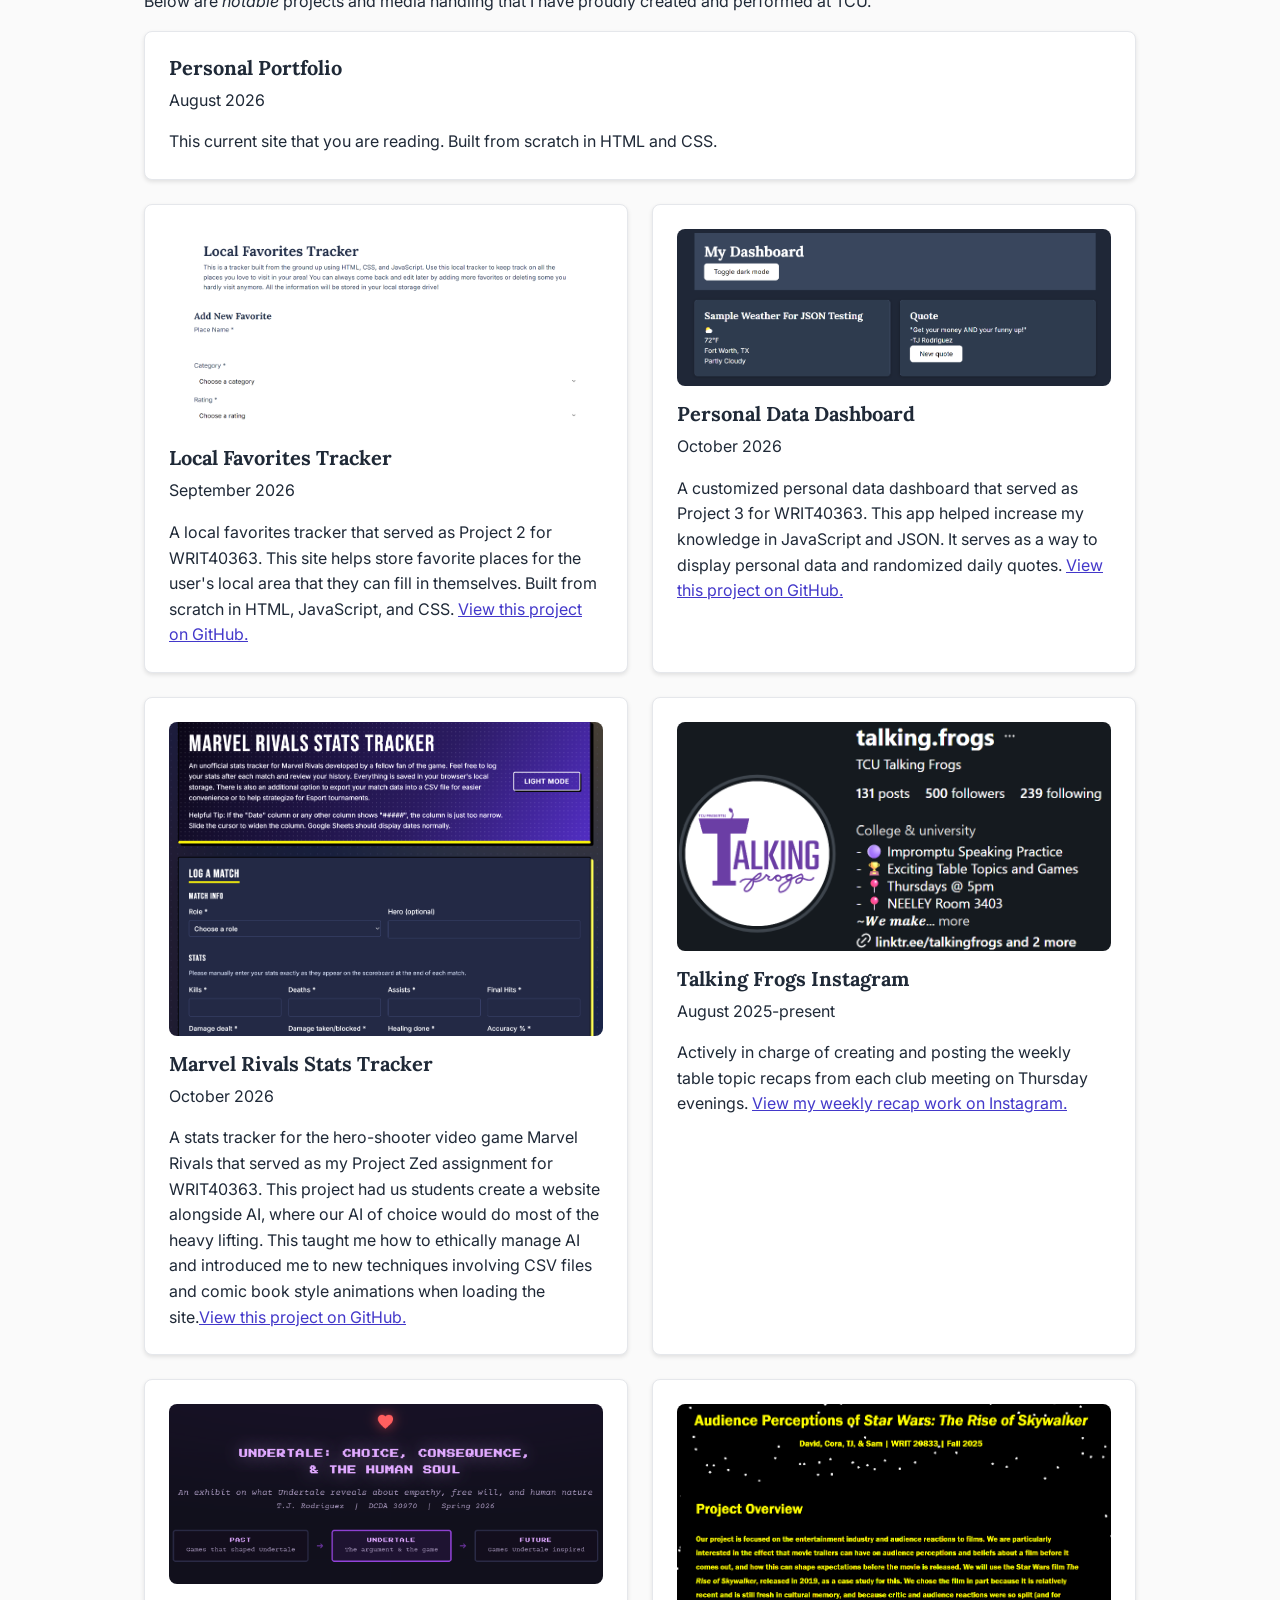
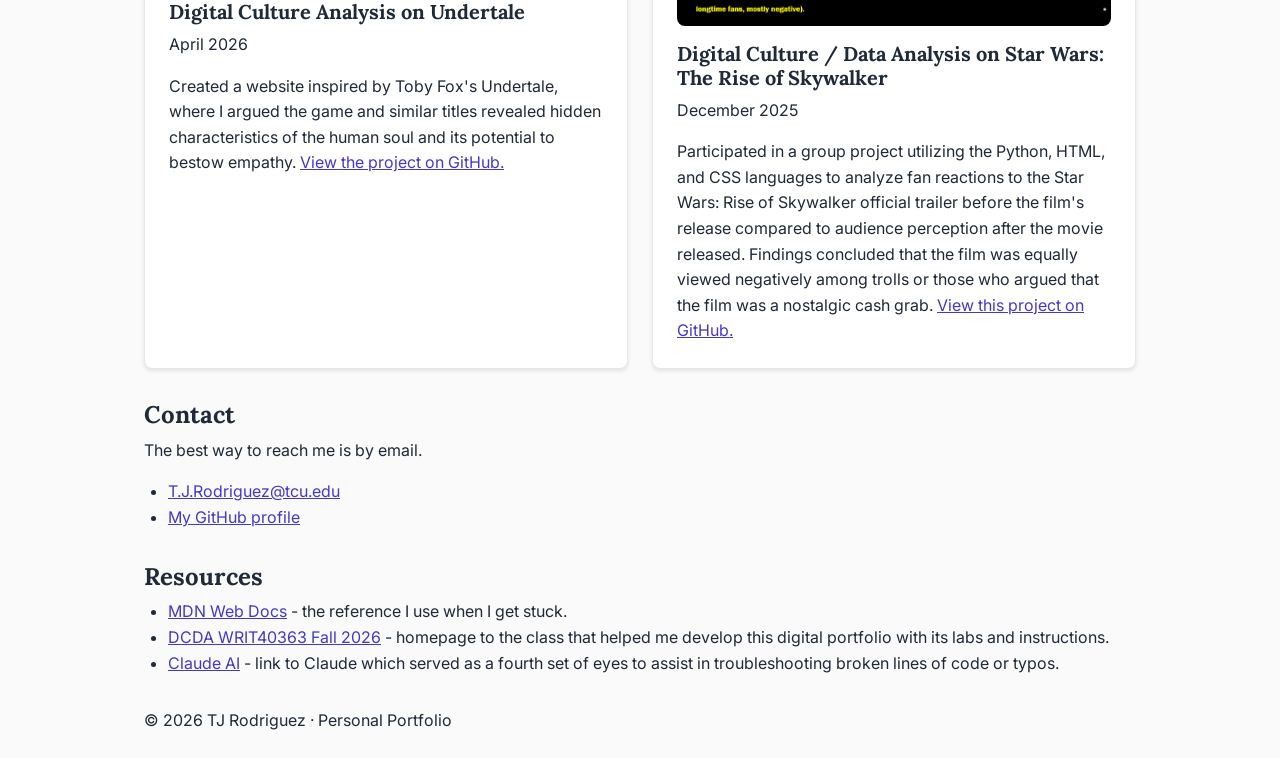
==== commit e88f0a36: "Included images for projects Included images for the different projects I created in this class to m" ====
--- a/index.html
+++ b/index.html
@@ -88,16 +88,19 @@
                     <p>This current site that you are reading. Built from scratch in HTML and CSS.</p>
                 </li>
                 <li class="project-card">
+                    <img src="images/local-favorites-tracker.png" alt="Screenshot of the homepage for my Local Favorites Tracker project with its white background and simple UI structure.">
                     <h3>Local Favorites Tracker</h3>
                     <p><time datetime="2026-09">September 2026</time></p>
                     <p>A local favorites tracker that served as Project 2 for WRIT40363. This site helps store favorite places for the user's local area that they can fill in themselves. Built from scratch in HTML, JavaScript, and CSS. <a href="https://tjrod28.github.io/local-favorites-tracker/" target="_blank" rel="noopener">View this project on GitHub.</a></p>
                 </li>
                 <li class="project-card">
+                    <img src="images/interactive-json-data-project.png" alt="Screenshot of the homepage for my Personal Data Dashboard project with its dark and light mode displaying a random generated quote and a weather sample.">
                     <h3>Personal Data Dashboard</h3>
                     <p><time datetime="2026-10">October 2026</time></p>
                     <p>A customized personal data dashboard that served as Project 3 for WRIT40363. This app helped increase my knowledge in JavaScript and JSON. It serves as a way to display personal data and randomized daily quotes. <a href="https://tjrod28.github.io/dashboard/" target="_blank" rel="noopener">View this project on GitHub.</a></p>
                 </li>
                  <li class="project-card">
+                    <img src="images/marvel-rivals-tracker.png" alt="Screenshot of the homepage for my Marvel Rivals Stats Tracker project with its comic book inspired design and statistics categories on display.">
                     <h3>Marvel Rivals Stats Tracker</h3>
                     <p><time datetime="2026-10">October 2026</time></p>
                     <p>A stats tracker for the hero-shooter video game Marvel Rivals that served as my Project Zed assignment for WRIT40363. This project had us students create a website alongside AI, where our AI of choice would do most of the heavy lifting. This taught me how to ethically manage AI and introduced me to new techniques involving CSV files and comic book style animations when loading the site.<a href="https://tjrod28.github.io/zed/" target="_blank" rel="noopener">View this project on GitHub.</a></p>
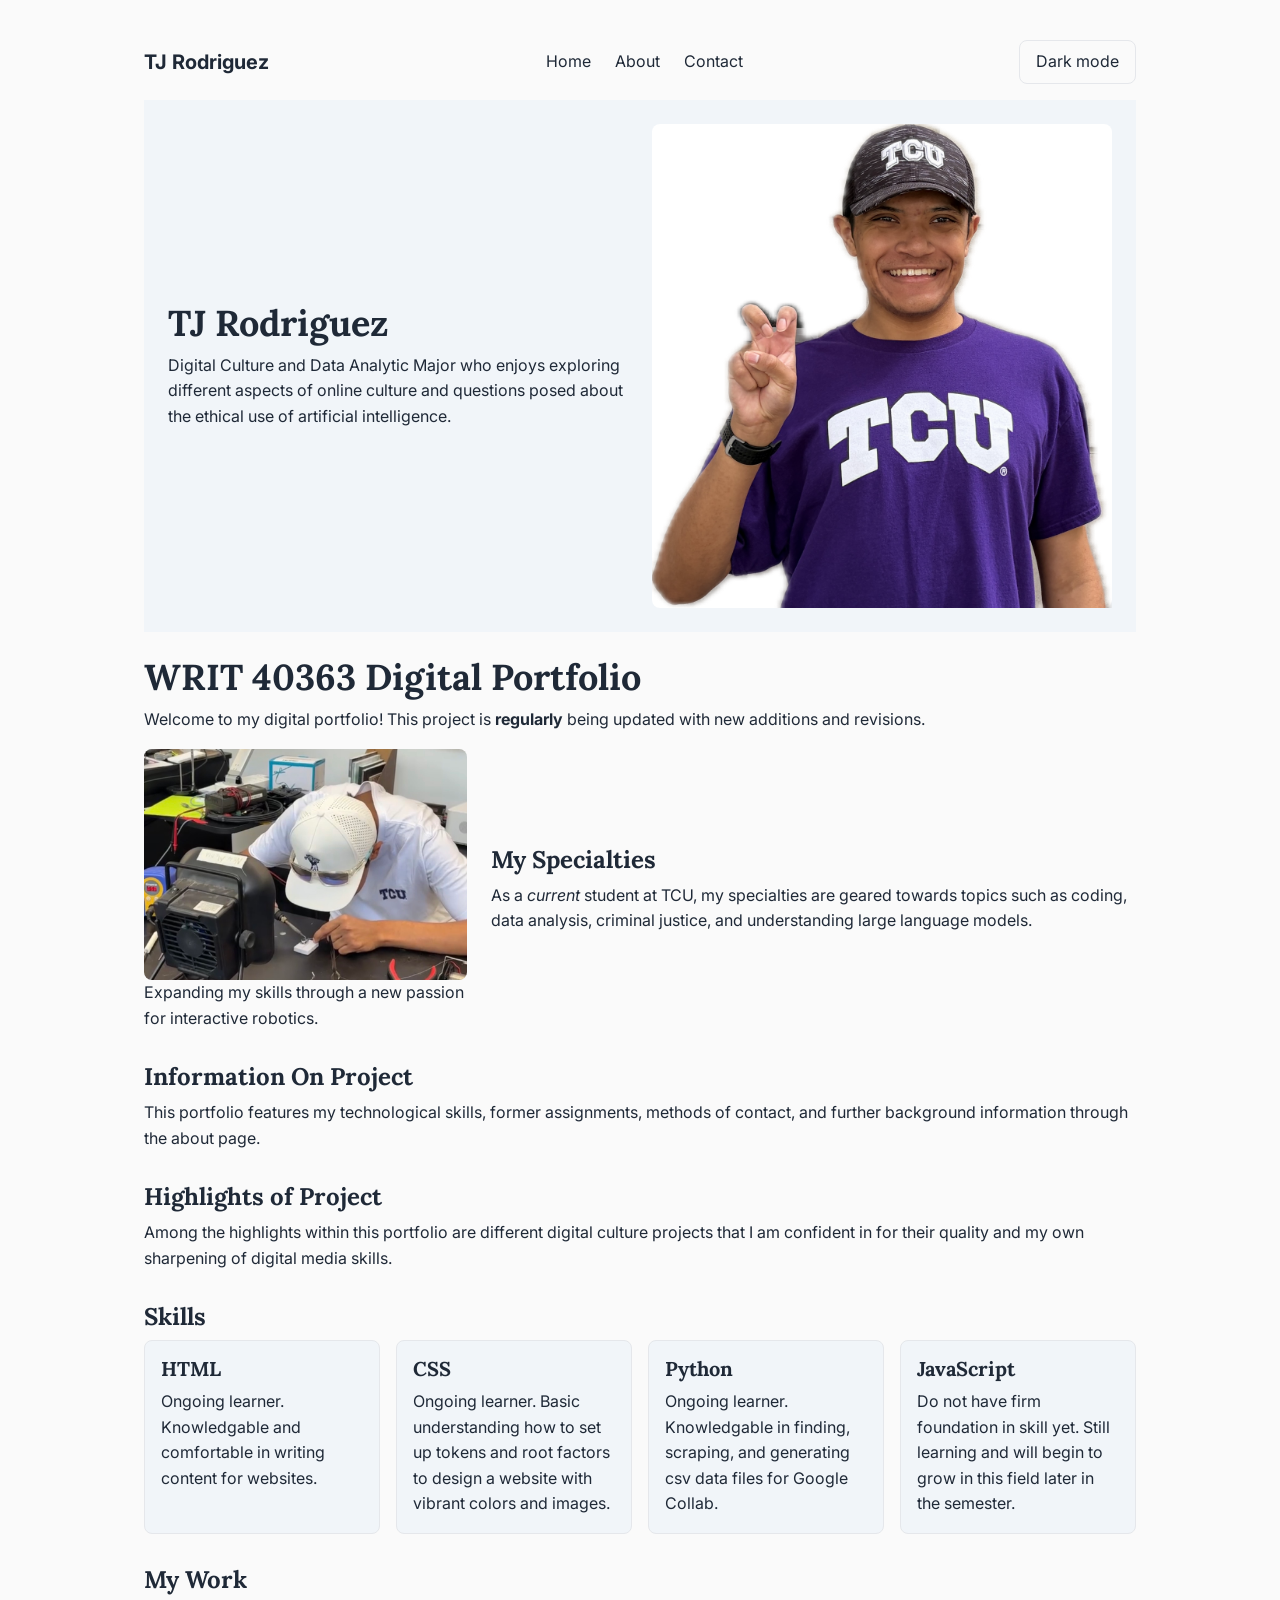
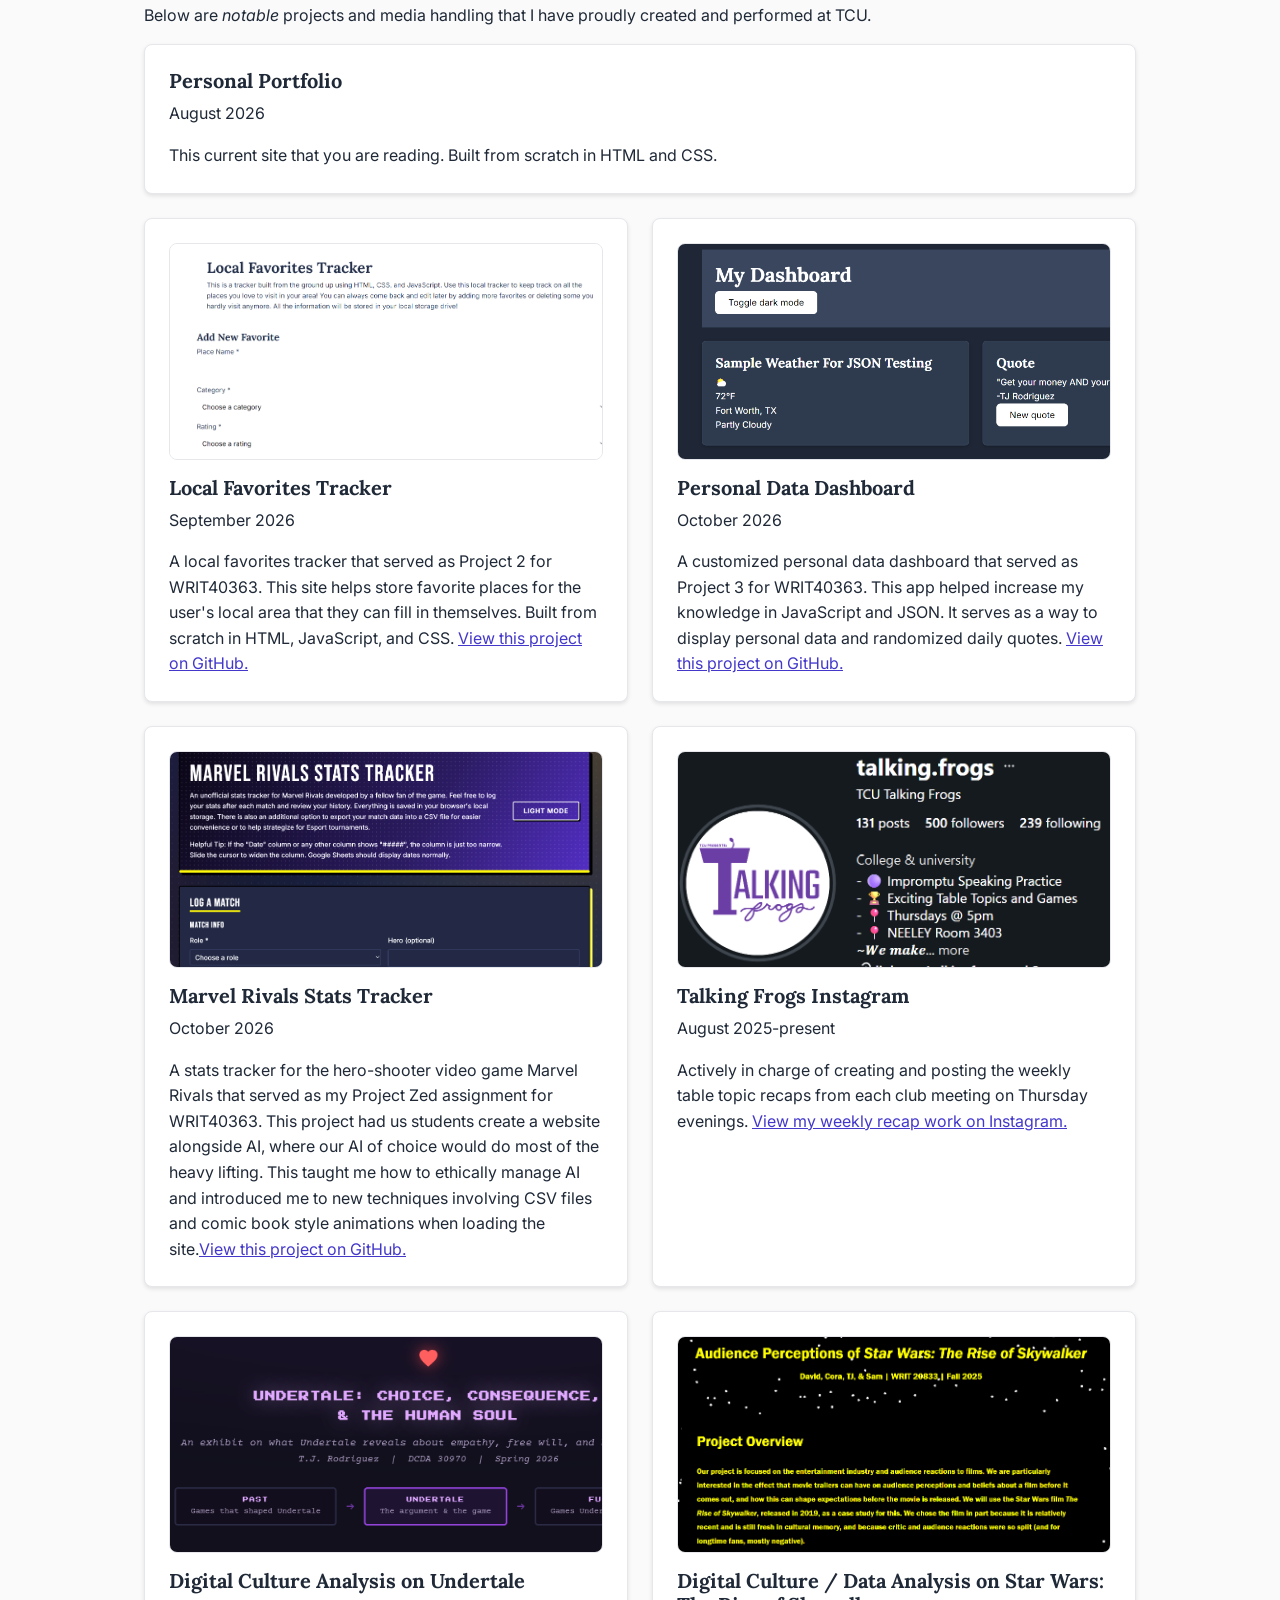
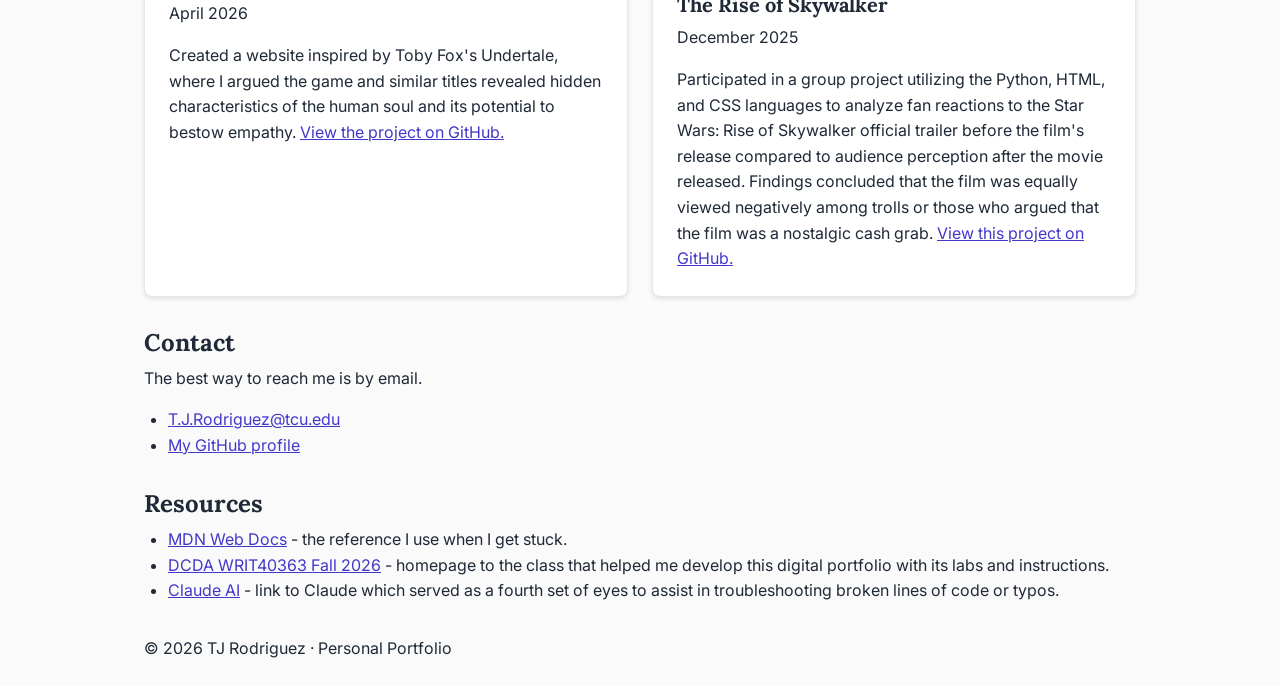
==== commit 4ed1d788: "Major Portfolio Overhaul Conducted a major overhaul on the main status of the portfolio by adding ho" ====
--- a/index.html
+++ b/index.html
@@ -6,6 +6,8 @@
     <meta name="viewport" content="width=device-width, initial-scale=1.0">
     <title>Portfolio Home</title>
     <link rel="stylesheet" href="css/styles.css">
+    <!-- Loads in the head so the saved theme applies before the page appears -->
+    <script src="js/app.js"></script>
 </head>
 
 <body>
@@ -18,6 +20,7 @@
             <a href="about.html">About</a>
             <a href="index.html#contact">Contact</a>
         </div>
+        <button type="button" id="theme-toggle" class="theme-toggle" aria-pressed="false">Dark mode</button>
     </nav>
 
     <header>
@@ -150,8 +153,7 @@
         <ul>
             <li><a href="https://developer.mozilla.org/" target="_blank" rel="noopener">MDN Web Docs</a> - the reference
                 I use when I get stuck.</li>
-            <li><a href="https://tcu-dcda.github.io/WRIT40363_2026/index.html" target="_blank" rel="noopener">DCDA WRIT40363 Fall 2026</a>
-                - homepage to the class that helped me develop this digital portfolio with its labs and instructions.</li>
+            <li><a href="https://tcu-dcda.github.io/WRIT40363_2026/index.html" target="_blank" rel="noopener">DCDA WRIT40363 Fall 2026</a> - homepage to the class that helped me develop this digital portfolio with its labs and instructions.</li>
             <li><a href="https://claude.ai/" target="_blank" rel="noopener">Claude AI</a> - link to Claude which served as a fourth set of eyes to assist in troubleshooting broken lines of code or typos.</li>
         </ul>
     </aside>
--- a/css/styles.css
+++ b/css/styles.css
@@ -54,6 +54,22 @@
     --radius-md: 8px;
     --color-border: #e5e7eb;
     --shadow-sm: 0 2px 4px rgba(0, 0, 0, 0.1);
+    --shadow-lg: 0 10px 20px rgba(0, 0, 0, 0.15);   /* used when a card lifts on hover */
+}
+
+/* Dark mode (Lab 19 pattern): same token names, new values.
+   js/app.js adds class="theme-dark" to <html>, and every rule that
+   uses these tokens repaints itself on both pages. */
+html.theme-dark {
+    --color-bg: #111827;
+    --color-surface: #1f2937;
+    --color-surface-alt: #273244;
+    --color-text: #f3f4f6;
+    --color-muted: #cbd5e1;
+    --color-accent: #a5b4fc;      /* lighter indigo so links stay readable on dark */
+    --color-border: #374151;
+    --shadow-sm: 0 2px 4px rgba(0, 0, 0, 0.4);
+    --shadow-lg: 0 10px 20px rgba(0, 0, 0, 0.5);
 }
 
 /* ==========================
@@ -180,11 +196,23 @@
 /* ==========================
    New code that works with shaping images in project boxes
    ========================== */
+   /* Professor's note: images were close but not the same height.
+      Why: the screenshots have different shapes (some nearly square,
+      some very wide), and height: auto keeps each one's own shape.
+      Fix: aspect-ratio gives every image the SAME 2:1 box (close to the
+      shape of most of the screenshots, so little gets trimmed), and
+      object-fit: cover fills that box without stretching, trimming the
+      extra edges instead. object-position: left top keeps the top-left
+      corner in view, where each site's title is. Same image height means
+      the titles and text below all start on the same line. */
    .project-card img {
       width: 100%;
-      height: auto;
+      aspect-ratio: 2 / 1;
+      object-fit: cover;
+      object-position: left top;
       border-radius: var(--radius-md);
       margin-bottom: var(--space-md);
+      border: 1px solid var(--color-border);   /* edges stay visible on white screenshots */
    }
 
 .nav-container {
@@ -200,4 +228,76 @@
    font-weight: bold;
    color: var(--color-text);
    text-decoration: none;
+}
+
+/* ==========================
+   5. CARD HOVER (skills and My Work)
+   Cards lift up and their shadow grows when the cursor is over them.
+   :focus-within does the same for keyboard users when they tab to a
+   link inside a card, so they get the same visual feedback.
+   ========================== */
+.skill-card,
+.project-card {
+   transition: transform 0.2s ease, box-shadow 0.2s ease,
+               background-color 0.3s ease, border-color 0.3s ease;
+}
+
+.skill-card:hover,
+.skill-card:focus-within,
+.project-card:hover,
+.project-card:focus-within {
+   transform: translateY(-6px);         /* moves the card up 6px */
+   box-shadow: var(--shadow-lg);
+}
+
+/* Skill cards get a thin border so they keep their edges in dark mode */
+.skill-card { border: 1px solid var(--color-border); }
+
+/* ==========================
+   6. THEME TOGGLE BUTTON
+   ========================== */
+.theme-toggle {
+   font: inherit;
+   padding: var(--space-sm) var(--space-md);
+   background-color: transparent;
+   color: var(--color-text);
+   border: 1px solid var(--color-border);
+   border-radius: var(--radius-md);
+   cursor: pointer;
+}
+
+.theme-toggle:hover { border-color: var(--color-accent); }
+
+.theme-toggle:focus-visible {
+   outline: 2px solid var(--color-accent);
+   outline-offset: 2px;
+}
+
+/* Colors fade instead of snapping when the theme changes */
+body,
+header,
+.header-pic,
+.theme-toggle {
+   transition: background-color 0.3s ease, color 0.3s ease, border-color 0.3s ease;
+}
+
+/* ==========================
+   7. REDUCED MOTION
+   (Kept last so it overrides the movement above.)
+   Visitors who turn on "reduce motion" in their device settings
+   still get the bigger shadow on hover, just without the movement.
+   ========================== */
+@media (prefers-reduced-motion: reduce) {
+   *,
+   *::before,
+   *::after {
+      transition: none !important;
+   }
+
+   .skill-card:hover,
+   .skill-card:focus-within,
+   .project-card:hover,
+   .project-card:focus-within {
+      transform: none;
+   }
 }
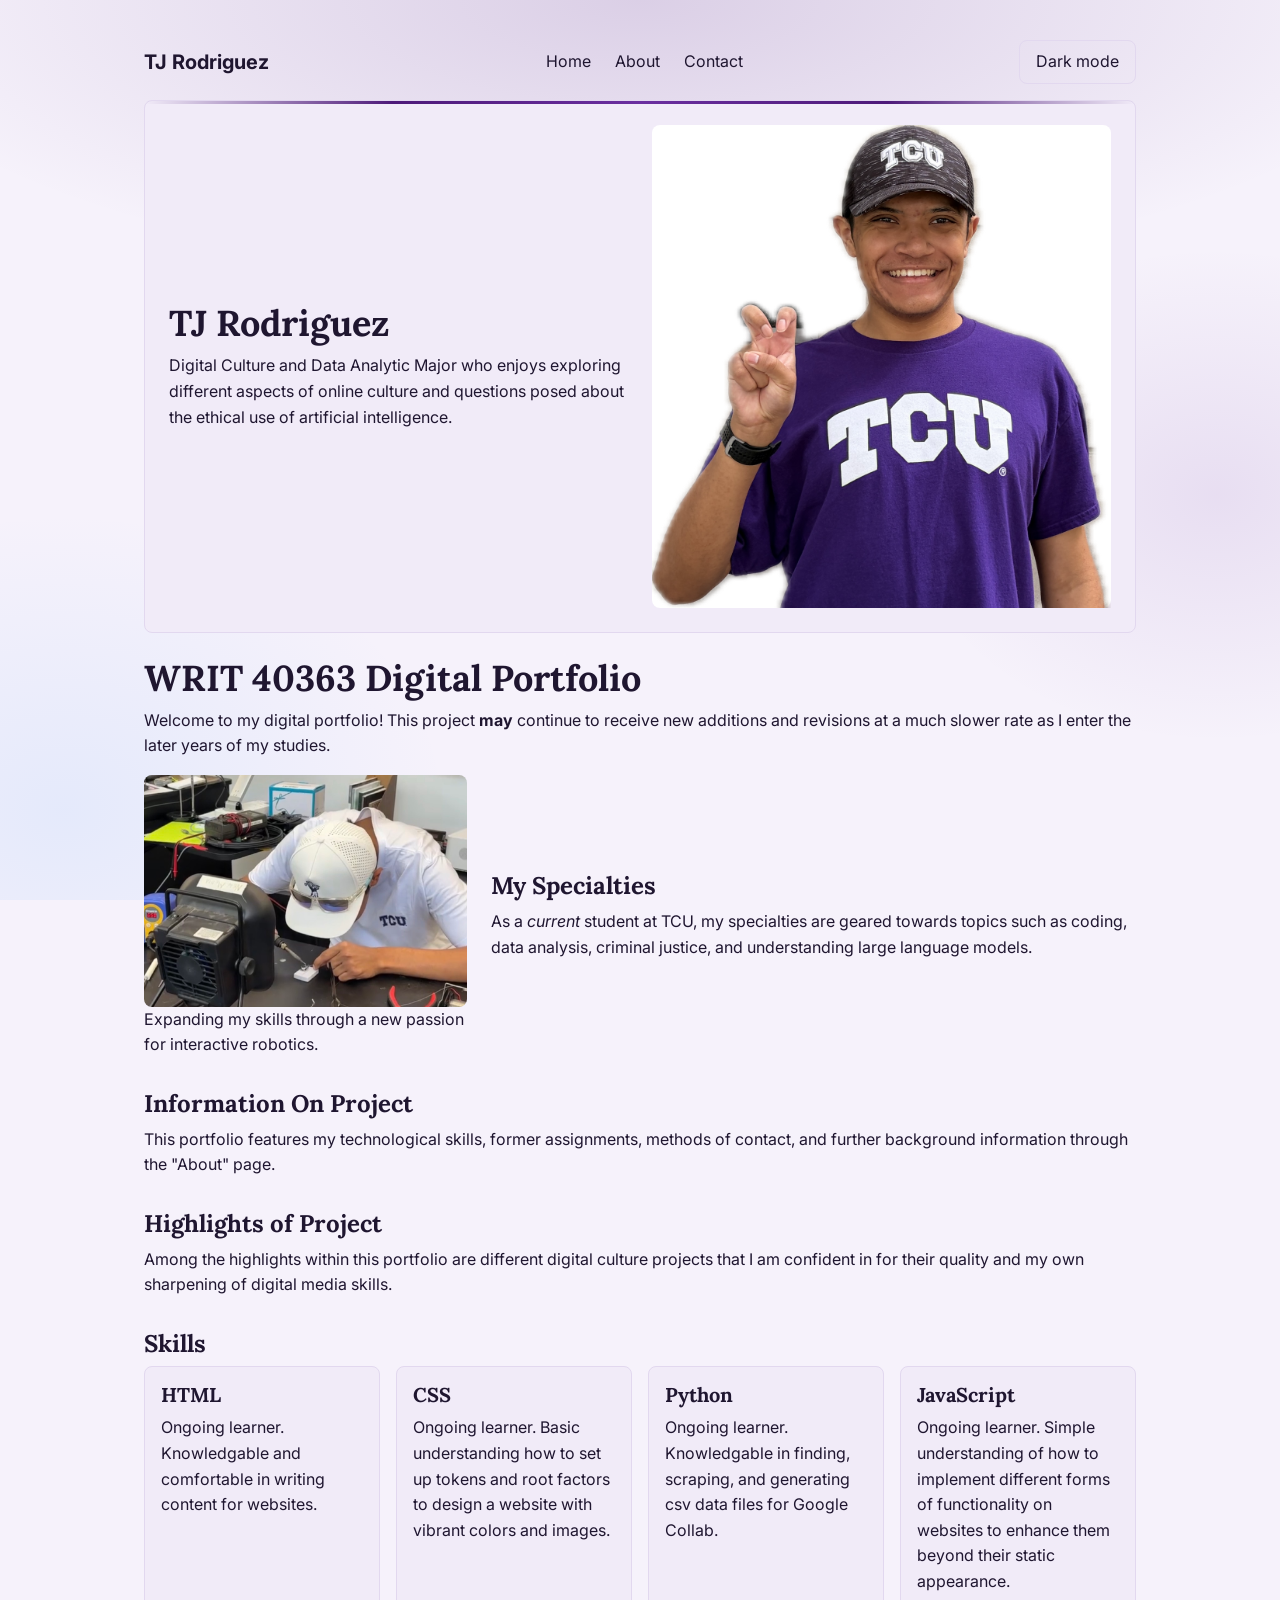
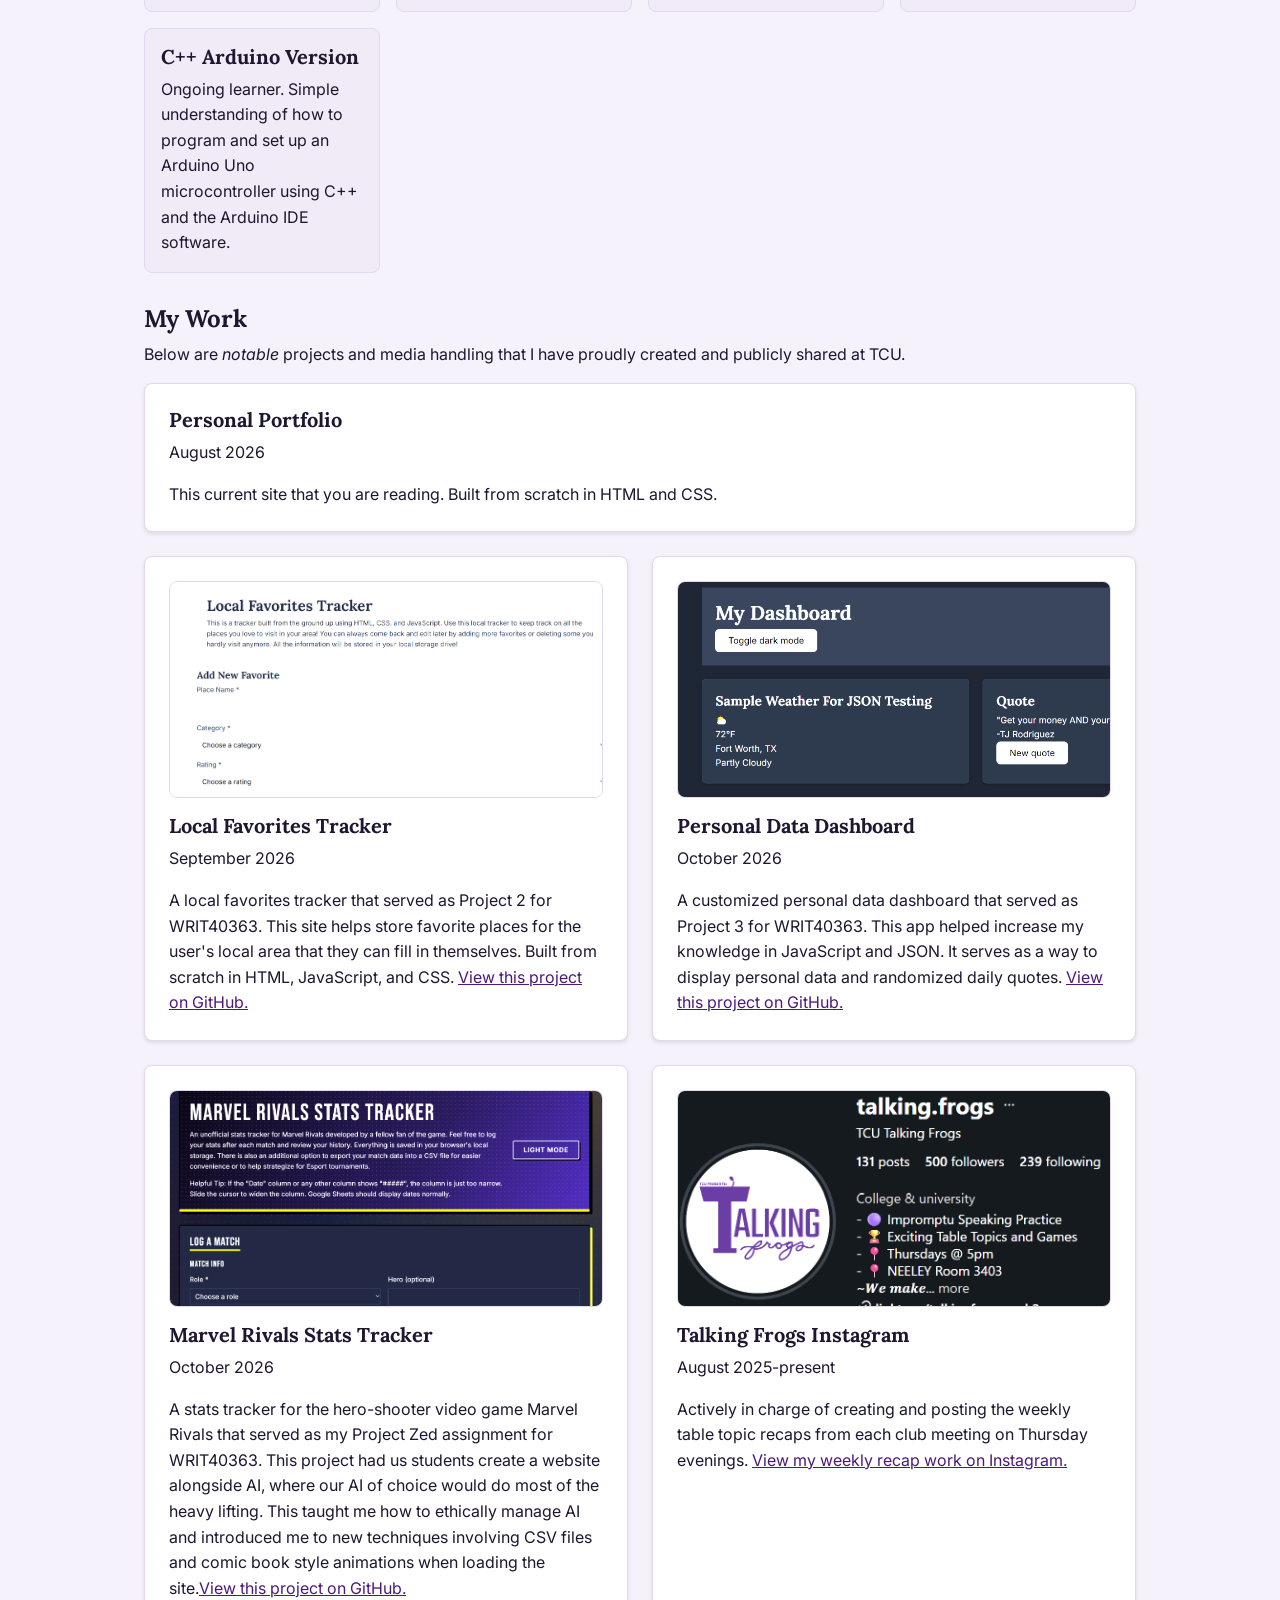
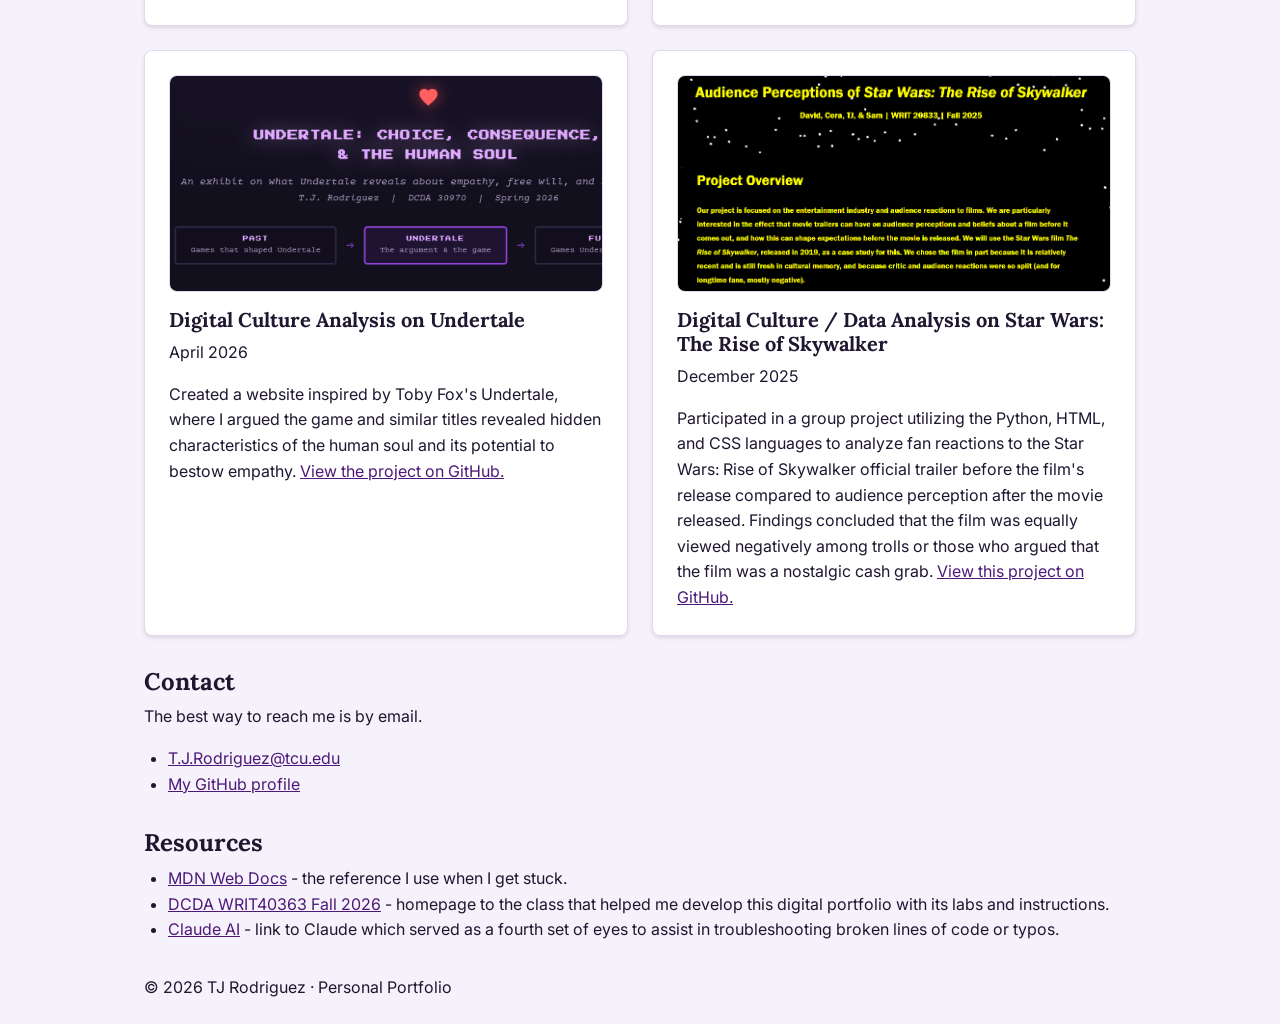
==== commit dc5513a5: "Revised wording on Portfolio and ReadMe I revised the wording in the pages of the portfolio and Read" ====
--- a/index.html
+++ b/index.html
@@ -34,7 +34,7 @@
     </header>
 
     <h1>WRIT 40363 Digital Portfolio</h1>
-    <p>Welcome to my digital portfolio! This project is <strong>regularly</strong> being updated with new additions and revisions.</p>
+    <p>Welcome to my digital portfolio! This project <strong>may</strong> continue to receive new additions and revisions at a much slower rate as I enter the later years of my studies.</p>
 
     <main>
         <section class="about">
@@ -50,7 +50,7 @@
 
         <section>
             <h2>Information On Project</h2>
-            <p>This portfolio features my technological skills, former assignments, methods of contact, and further background information through the about page.</p>
+            <p>This portfolio features my technological skills, former assignments, methods of contact, and further background information through the "About" page.</p>
         </section>
 
         <section>
@@ -76,14 +76,17 @@
                 </li>
                 <li class="skill-card">
                     <h3>JavaScript</h3>
-                    <p> Do not have firm foundation in skill yet. Still learning and will begin to grow in this field later in the semester.</p>
+                    <p>Ongoing learner. Simple understanding of how to implement different forms of functionality on websites to enhance them beyond their static appearance.</p>
                 </li>
+                <li class="skill-card">
+                    <h3>C++ Arduino Version</h3>
+                    <p>Ongoing learner. Simple understanding of how to program and set up an Arduino Uno microcontroller using C++ and the Arduino IDE software.</p>
             </ul>
         </section>
 
         <section id="projects">
             <h2>My Work</h2>
-             <p>Below are <em>notable</em> projects and media handling that I have proudly created and performed at TCU.</p>
+             <p>Below are <em>notable</em> projects and media handling that I have proudly created and publicly shared at TCU.</p>
             <ul class="project-list">
                 <li class="project-card featured">
                     <h3>Personal Portfolio</h3>
--- a/css/styles.css
+++ b/css/styles.css
@@ -23,11 +23,11 @@
    
    :root {
     /* Color */
-    --color-bg: #fafafa;
+    --color-bg: #f6f2fb;          /* pale lavender: the "daylight" version of the cave */
     --color-surface: #ffffff;
-    --color-text: #1f2937;
-    --color-muted: #4b5563;
-    --color-accent: #4338ca;
+    --color-text: #1f1630;
+    --color-muted: #4f4563;
+    --color-accent: #4d1979;      /* TCU purple, the same purple the Undertale site glows with */
 
     /* Spacing - a modular scale */
     --space-sm: 0.5rem;
@@ -50,26 +50,45 @@
     /* existing tokens */
     --font-stack: 'Inter', system-ui, -apple-system, sans-serif;
     --font-serif: 'Lora', Georgia, serif;
-    --color-surface-alt: #f1f5f9;
+    --color-surface-alt: #f1ebf8;
     --radius-md: 8px;
-    --color-border: #e5e7eb;
+    --color-border: #e2d8ef;
     --shadow-sm: 0 2px 4px rgba(0, 0, 0, 0.1);
-    --shadow-lg: 0 10px 20px rgba(0, 0, 0, 0.15);   /* used when a card lifts on hover */
+    --shadow-lg: 0 10px 20px rgba(77, 25, 121, 0.18);   /* purple-tinted lift on hover */
+
+    /* Page background, adapted from the Undertale site I developed for Dr. Helms' History of Video Games class. The particular style is borrowed from the "cave" background of the Undertale site.
+       Layers are listed top to bottom, each one a see-through gradient:
+         1. a purple glow pouring down from the top center
+         2. a faint blue glow in the lower-left corner
+         3. a purple glow on the right side
+       (The Undertale site also had faint grid lines; they're left out here
+       because they showed up as boxes on the light background.)
+       Light mode uses the same layers at softer strengths on lavender. */
+    --bg-layers:
+        radial-gradient(ellipse 90% 45% at 50% 0%, rgba(77, 25, 121, 0.16) 0%, transparent 70%),
+        radial-gradient(ellipse 50% 55% at 5% 90%, rgba(74, 158, 255, 0.10) 0%, transparent 60%),
+        radial-gradient(ellipse 45% 50% at 95% 55%, rgba(107, 47, 160, 0.10) 0%, transparent 55%);
 }
 
 /* Dark mode (Lab 19 pattern): same token names, new values.
    js/app.js adds class="theme-dark" to <html>, and every rule that
    uses these tokens repaints itself on both pages. */
 html.theme-dark {
-    --color-bg: #111827;
-    --color-surface: #1f2937;
-    --color-surface-alt: #273244;
-    --color-text: #f3f4f6;
-    --color-muted: #cbd5e1;
-    --color-accent: #a5b4fc;      /* lighter indigo so links stay readable on dark */
-    --color-border: #374151;
-    --shadow-sm: 0 2px 4px rgba(0, 0, 0, 0.4);
-    --shadow-lg: 0 10px 20px rgba(0, 0, 0, 0.5);
+    --color-bg: #07070f;          /* the Undertale site's near-black */
+    --color-surface: #120e1f;     /* deep purple-black cards */
+    --color-surface-alt: #1a1430;
+    --color-text: #ece8f4;
+    --color-muted: #b8aecb;
+    --color-accent: #c4a6e8;      /* light purple so links stay readable on dark */
+    --color-border: #2e2350;
+    --shadow-sm: 0 2px 4px rgba(0, 0, 0, 0.5);
+    --shadow-lg: 0 10px 24px rgba(107, 47, 160, 0.35);   /* a purple glow instead of a shadow */
+
+    /* Same layers as light mode, at the Undertale site's original strengths */
+    --bg-layers:
+        radial-gradient(ellipse 90% 45% at 50% 0%, rgba(77, 25, 121, 0.55) 0%, transparent 70%),
+        radial-gradient(ellipse 50% 55% at 5% 90%, rgba(74, 158, 255, 0.07) 0%, transparent 60%),
+        radial-gradient(ellipse 45% 50% at 95% 55%, rgba(107, 47, 160, 0.12) 0%, transparent 55%);
 }
 
 /* ==========================
@@ -80,6 +99,8 @@
     font-family: var(--font-stack);
     /* existing Lab 05 declarations */
     background-color: var(--color-bg);
+    background-image: var(--bg-layers);   /* the glows and grid from section 2 */
+    background-attachment: fixed;         /* glows stay put while the page scrolls */
     color: var(--color-text);
     font-size: var(--text-base);
     line-height: var(--leading-body);
@@ -125,6 +146,20 @@
       background-color: var(--color-surface-alt);
       margin-bottom: var(--space-lg);
       flex-wrap: wrap;
+      position: relative;          /* lets the purple line below sit at the top edge */
+      border: 1px solid var(--color-border);
+      border-radius: var(--radius-md);
+   }
+   /* Glowing purple line across the top of the header (also from the Undertale site):
+      fades in from nothing, peaks in the middle, fades back out. */
+   header::before {
+      content: "";
+      position: absolute;
+      top: 0;
+      left: 0;
+      right: 0;
+      height: 3px;
+      background: linear-gradient(90deg, transparent 0%, #4d1979 25%, #6b2fa0 50%, #4d1979 75%, transparent 100%);
    }
    .header-text { flex: 1; min-width: 16rem; }
    .header-pic {
